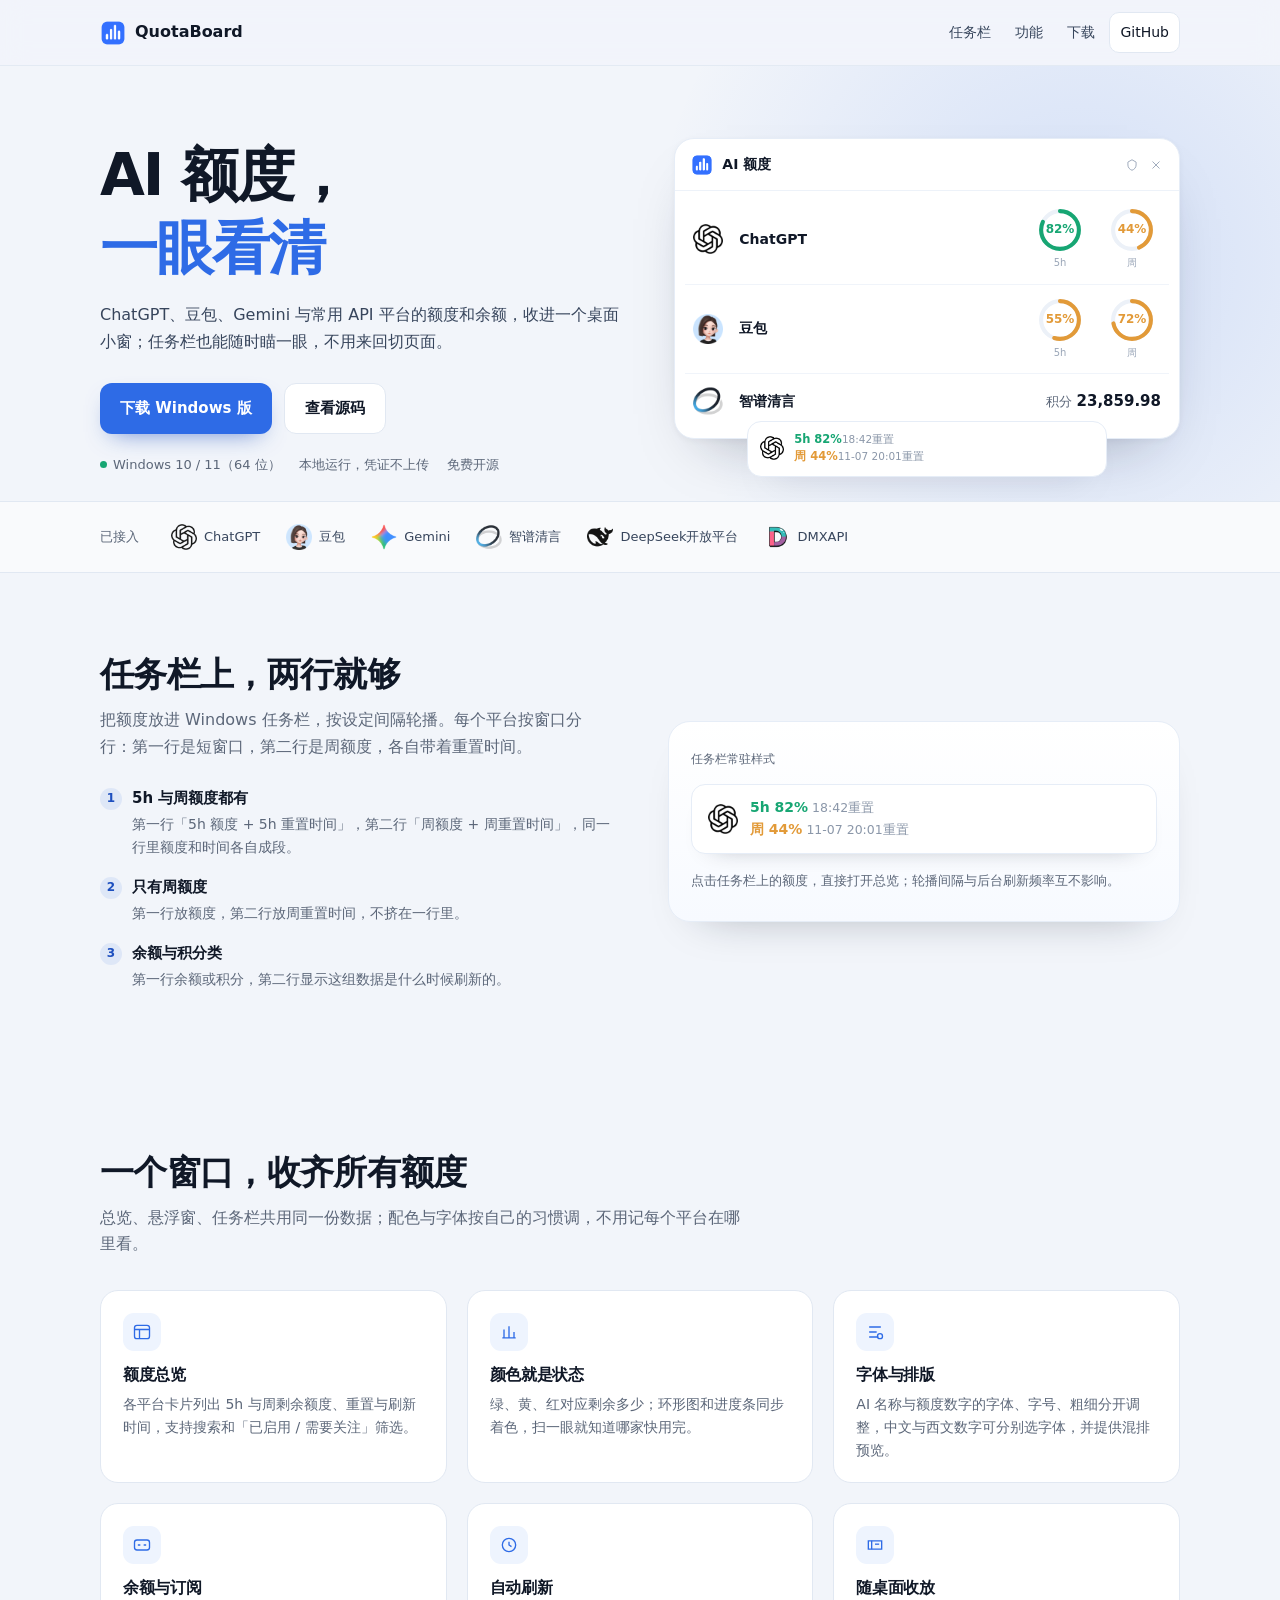
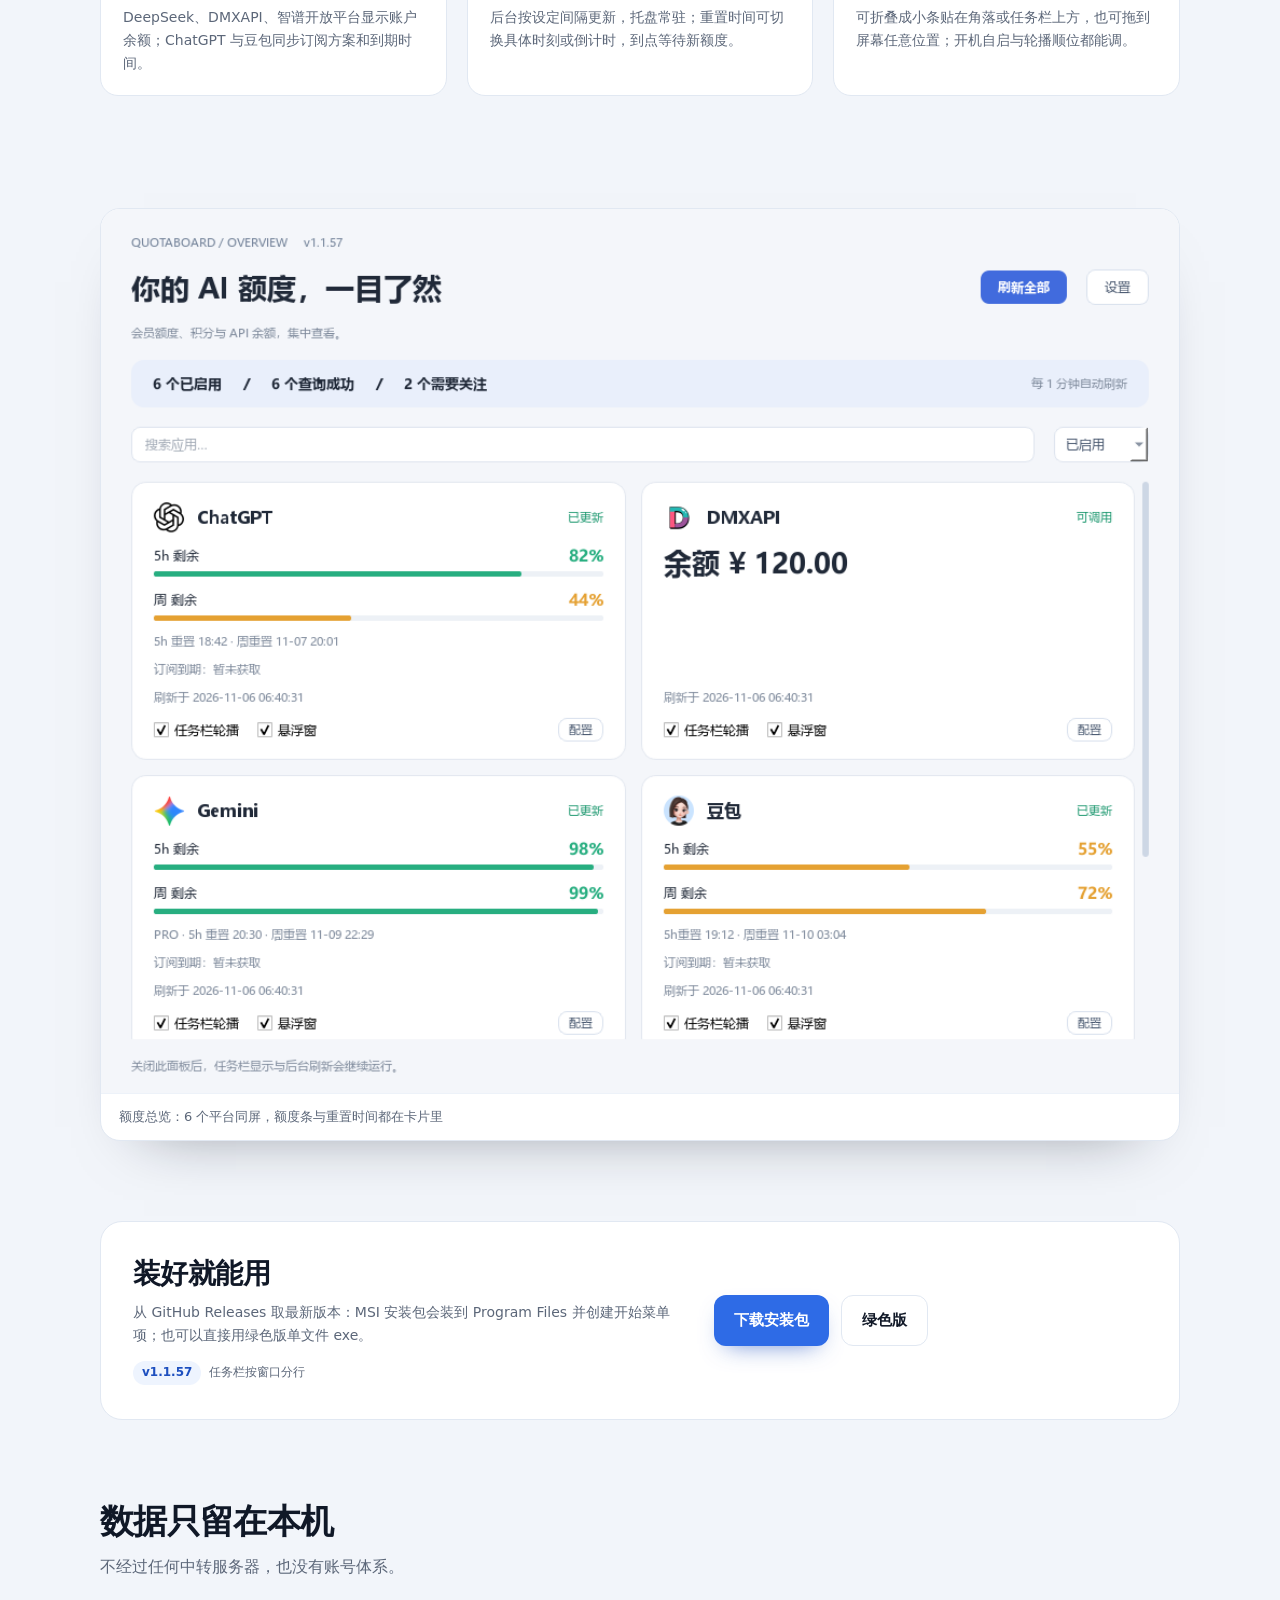
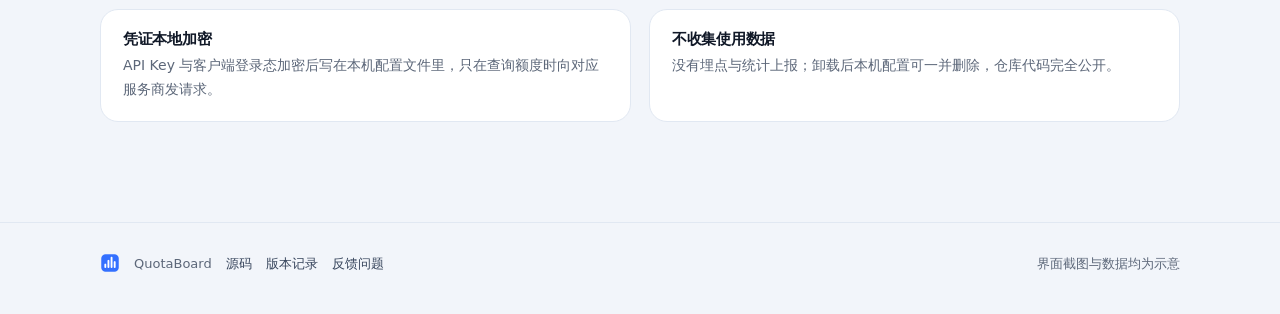
==== docs/index.html @ c6987385 "Add product landing page for GitHub Pages" ====
<!DOCTYPE html>
<html lang="zh-CN">
<head>
<meta charset="UTF-8">
<meta name="viewport" content="width=device-width, initial-scale=1">
<title>QuotaBoard · AI 额度，一眼看清</title>
<meta name="description" content="QuotaBoard 是一款 Windows 桌面小工具，把 ChatGPT、豆包、Gemini 与常用 API 平台的额度、余额放进悬浮窗和任务栏，随时瞄一眼就知道还剩多少。">
<meta name="theme-color" content="#F2F5FA">
<meta property="og:title" content="QuotaBoard · AI 额度，一眼看清">
<meta property="og:description" content="把 AI 服务的额度与余额放上桌面和任务栏，本地运行，数据只留在本机。">
<meta property="og:type" content="website">
<meta property="og:url" content="https://othrik.github.io/QuotaBoard/">
<meta property="og:image" content="https://othrik.github.io/QuotaBoard/assets/dashboard.png">
<link rel="icon" type="image/png" href="assets/app.png">
<link rel="apple-touch-icon" href="assets/app.png">
<style>
:root{
  --canvas:#F2F5FA;
  --paper:#FFFFFF;
  --ink:#101827;
  --ink-soft:#37455C;
  --muted:#5C6779;
  --hairline:#E1E8F2;
  --accent:#2E6BE6;
  --accent-deep:#1D4FBF;
  --green:#17A673;
  --amber:#E29A38;
  --red:#DE5F6C;
  --radius:18px;
  --font: "Segoe UI Variable Display", "Segoe UI", "PingFang SC", "Microsoft YaHei UI", system-ui, sans-serif;
}
*{box-sizing:border-box}
html{-webkit-text-size-adjust:100%}
body{
  margin:0;
  font-family:var(--font);
  color:var(--ink);
  background:var(--canvas);
  line-height:1.65;
  -webkit-font-smoothing:antialiased;
}
img{max-width:100%;height:auto}
a{color:inherit}
h1,h2,h3{margin:0;font-weight:600;letter-spacing:-.02em;line-height:1.25}
p{margin:0}
:focus-visible{outline:2px solid var(--accent);outline-offset:3px;border-radius:6px}

/* ---------- 导航 ---------- */
.nav{
  position:sticky;top:0;z-index:20;
  background:rgba(242,245,250,.82);
  -webkit-backdrop-filter:blur(14px) saturate(140%);
  backdrop-filter:blur(14px) saturate(140%);
  border-bottom:1px solid rgba(225,232,242,.9);
}
.nav-in{
  max-width:1120px;margin:0 auto;padding:12px 20px;
  display:flex;align-items:center;gap:12px;flex-wrap:wrap;
}
.brand{display:flex;align-items:center;gap:9px;text-decoration:none;font-weight:600;font-size:16px}
.brand img{width:26px;height:26px}
.nav-links{margin-left:auto;display:flex;align-items:center;gap:4px}
.nav-links a{
  text-decoration:none;font-size:14px;color:var(--ink-soft);
  padding:8px 10px;border-radius:10px;transition:background .18s,color .18s;
}
.nav-links a:hover{background:rgba(46,107,230,.08);color:var(--accent-deep)}
.nav-links a.ghost{border:1px solid var(--hairline);background:var(--paper);color:var(--ink)}
.nav-links a.ghost:hover{border-color:#C8D6EA;background:#fff}

/* ---------- 通用版心 ---------- */
.wrap{max-width:1120px;margin:0 auto;padding:0 20px}
.section{padding:56px 0}
@media (min-width:768px){ .section{padding:80px 0} }
.lead{max-width:640px}
.lead h2{font-size:clamp(24px,4vw,34px)}
.lead p{margin-top:12px;color:var(--muted);font-size:16px}

/* ---------- Hero ---------- */
.hero{position:relative;overflow:hidden}
.hero::before{
  content:"";position:absolute;inset:-30% -10% auto auto;width:820px;height:820px;
  background:radial-gradient(circle at 60% 40%, rgba(46,107,230,.16), rgba(46,107,230,0) 62%);
  pointer-events:none;
}
.hero-grid{
  position:relative;display:grid;gap:36px;padding:48px 0 8px;
}
@media (min-width:900px){
  .hero-grid{grid-template-columns:1.02fr .98fr;align-items:center;gap:48px;padding:72px 0 24px}
}
.hero h1{
  font-size:clamp(34px,7vw,58px);
  letter-spacing:-.035em;
}
.hero h1 span{color:var(--accent)}
.hero .sub{
  margin-top:18px;font-size:16px;color:var(--ink-soft);max-width:34em;
}
.hero .actions{display:flex;flex-wrap:wrap;gap:12px;margin-top:28px}
.btn{
  display:inline-flex;align-items:center;gap:9px;
  text-decoration:none;font-size:15px;font-weight:600;
  padding:12px 20px;border-radius:12px;
  transition:transform .18s ease,box-shadow .18s ease,background .18s;
}
.btn.primary{background:var(--accent);color:#fff;box-shadow:0 10px 24px -12px rgba(29,79,191,.7)}
.btn.primary:hover{background:var(--accent-deep);transform:translateY(-1px)}
.btn.secondary{background:var(--paper);color:var(--ink);border:1px solid var(--hairline)}
.btn.secondary:hover{border-color:#C8D6EA;transform:translateY(-1px)}
.hero .meta{
  margin-top:20px;display:flex;flex-wrap:wrap;gap:8px 18px;
  font-size:13px;color:var(--muted);
}
.hero .meta span{display:inline-flex;align-items:center;gap:6px}
.dot{width:7px;height:7px;border-radius:50%;background:var(--green);display:inline-block}

/* ---------- 产品模型 ---------- */
.mock{position:relative}
.board{
  background:var(--paper);
  border:1px solid #E6EDF7;
  border-radius:20px;
  box-shadow:0 28px 60px -32px rgba(16,24,39,.35), 0 2px 6px rgba(16,24,39,.04);
  overflow:hidden;
}
.board-head{
  display:flex;align-items:center;gap:9px;
  padding:14px 16px;border-bottom:1px solid #EDF2F9;
}
.board-head img{width:22px;height:22px}
.board-head b{font-size:14px;font-weight:600}
.board-head .head-tools{margin-left:auto;display:flex;gap:10px;color:#9AA6B8}
.board-body{padding:4px 10px 10px}
.plat-row{
  display:grid;grid-template-columns:34px 1fr auto;align-items:center;gap:12px;
  padding:12px 8px;border-bottom:1px solid #F0F4FA;
}
.plat-row:last-child{border-bottom:0}
.plat-row img{width:30px;height:30px;border-radius:9px;object-fit:contain}
.plat-row .name{font-size:14px;font-weight:600}
.plat-row .name small{display:block;font-weight:400;font-size:11px;color:#9AA6B8;margin-top:2px}
.rings{display:flex;gap:14px}
.ring-box{position:relative;width:58px;text-align:center}
.ring-box svg{width:46px;height:46px;display:block;margin:0 auto}
.ring-track{fill:none;stroke:#ECF1F8;stroke-width:5}
.ring-value{fill:none;stroke-width:5;stroke-linecap:round;transform:rotate(-90deg);transform-origin:center}
.ring-box .num{
  position:absolute;top:0;left:0;right:0;height:46px;
  display:flex;align-items:center;justify-content:center;
  font-size:12px;font-weight:600;
}
.ring-box .cap{font-size:10px;color:#9AA6B8;margin-top:2px}
.points{font-size:13px;color:var(--muted);white-space:nowrap}
.points b{color:var(--ink);font-size:15px;font-variant-numeric:tabular-nums}
.taskbar-pill{
  margin:-18px auto 0;width:min(360px,92%);
  background:#fff;border:1px solid #E6EDF7;border-radius:14px;
  box-shadow:0 18px 34px -26px rgba(16,24,39,.5);
  padding:9px 14px 10px 12px;display:flex;gap:10px;align-items:center;
}
.taskbar-pill img{width:24px;height:24px;border-radius:7px}
.tb-lines{font-size:11.5px;line-height:1.5;white-space:nowrap;overflow:hidden}
.tb-lines .q{font-weight:600}
.tb-lines .r{color:#8B97A9;font-size:10.5px}

/* ---------- 平台条 ---------- */
.logos{border-top:1px solid var(--hairline);border-bottom:1px solid var(--hairline);background:rgba(255,255,255,.55)}
.logos-in{
  display:flex;flex-wrap:wrap;align-items:center;gap:18px 26px;
  padding:22px 20px;max-width:1120px;margin:0 auto;
}
.logos-in .caption{font-size:13px;color:var(--muted);margin-right:6px}
.logos-in img{height:26px;width:auto;object-fit:contain;opacity:.92;transition:opacity .18s}
.logos-in a{display:inline-flex;align-items:center;gap:7px;text-decoration:none;font-size:13px;color:var(--ink-soft)}
.logos-in a:hover img,.logos-in a:hover{opacity:1}

/* ---------- 任务栏分节 ---------- */
.split{display:grid;gap:32px;align-items:center}
@media (min-width:900px){ .split{grid-template-columns:1fr 1fr;gap:56px} }
.widget-demo{
  background:linear-gradient(180deg,#FFFFFF,#F7FAFF);
  border:1px solid #E6EDF7;border-radius:22px;padding:28px 22px 30px;
  box-shadow:0 22px 48px -34px rgba(16,24,39,.4);
}
.widget-demo .label{font-size:12px;color:var(--muted);margin-bottom:14px}
.widget-big{
  display:flex;align-items:center;gap:12px;
  background:#fff;border:1px solid #E6EDF7;border-radius:14px;
  padding:12px 16px;box-shadow:0 12px 26px -22px rgba(16,24,39,.45);
}
.widget-big img{width:30px;height:30px}
.widget-big .lines{font-size:14px;line-height:1.55}
.widget-big .lines .q{font-weight:600;font-variant-numeric:tabular-nums}
.widget-big .lines .r{color:#8B97A9;font-size:12.5px;margin-left:4px}
.widget-demo .hint{margin-top:16px;font-size:13px;color:var(--muted)}
.cases{list-style:none;margin:26px 0 0;padding:0;display:grid;gap:16px}
.cases li{display:grid;grid-template-columns:22px 1fr;gap:10px;align-items:start;font-size:15px}
.cases .mark{
  width:22px;height:22px;border-radius:50%;background:rgba(46,107,230,.1);
  color:var(--accent-deep);font-size:12px;font-weight:600;
  display:flex;align-items:center;justify-content:center;margin-top:2px;
}
.cases b{font-weight:600}
.cases span.detail{display:block;color:var(--muted);font-size:14px;margin-top:2px}

/* ---------- 功能 ---------- */
.features{display:grid;gap:16px;margin-top:32px}
@media (min-width:768px){ .features{grid-template-columns:repeat(3,1fr);gap:20px} }
.feature{
  background:var(--paper);border:1px solid var(--hairline);border-radius:var(--radius);
  padding:22px 22px 20px;
}
.feature .ico{
  width:38px;height:38px;border-radius:11px;background:#EEF4FE;
  display:flex;align-items:center;justify-content:center;margin-bottom:14px;
}
.feature .ico svg{width:20px;height:20px;stroke:var(--accent);fill:none;stroke-width:1.6}
.feature h3{font-size:16px}
.feature p{margin-top:8px;color:var(--muted);font-size:14px}

/* ---------- 截图 ---------- */
.shot{
  margin-top:32px;background:#fff;border:1px solid var(--hairline);border-radius:20px;
  overflow:hidden;box-shadow:0 30px 60px -44px rgba(16,24,39,.5);
}
.shot img{display:block;width:100%}
.shot figcaption,
.shot-foot{display:block;padding:12px 18px;font-size:13px;color:var(--muted);border-top:1px solid #EDF2F9}
figure{margin:0}

/* ---------- 下载 ---------- */
.download{
  background:var(--paper);border:1px solid var(--hairline);border-radius:22px;
  padding:28px 24px;display:grid;gap:18px;
}
@media (min-width:820px){ .download{grid-template-columns:1.3fr 1fr;align-items:center;padding:34px 32px} }
.download h2{font-size:clamp(22px,3.6vw,28px)}
.download p{margin-top:10px;color:var(--muted);font-size:14px}
.download .links{display:flex;flex-wrap:wrap;gap:12px}
.ver{display:inline-flex;align-items:center;gap:8px;font-size:12px;color:var(--muted);margin-top:14px}
.tag{background:#EEF4FE;color:var(--accent-deep);border-radius:999px;padding:2px 9px;font-weight:600}

/* ---------- 隐私 ---------- */
.privacy{display:grid;gap:18px;margin-top:28px}
@media (min-width:768px){ .privacy{grid-template-columns:1fr 1fr} }
.privacy div{background:var(--paper);border:1px solid var(--hairline);border-radius:var(--radius);padding:20px 22px}
.privacy h3{font-size:15px}
.privacy p{margin-top:6px;color:var(--muted);font-size:14px}

/* ---------- 页脚 ---------- */
.footer{border-top:1px solid var(--hairline);padding:30px 0 40px;margin-top:20px}
.footer-in{display:flex;flex-wrap:wrap;gap:14px;align-items:center;font-size:13px;color:var(--muted)}
.footer-in img{width:20px;height:20px}
.footer-in a{text-decoration:none;color:var(--ink-soft)}
.footer-in a:hover{color:var(--accent-deep)}
.footer-in .sep{margin-left:auto}

@media (prefers-reduced-motion:reduce){
  *{transition:none!important;animation:none!important}
  .btn:hover{transform:none}
}
</style>
</head>
<body>

<header class="nav">
  <div class="nav-in">
    <a class="brand" href="#top"><img src="assets/app.png" alt=""><span>QuotaBoard</span></a>
    <nav class="nav-links" aria-label="主导航">
      <a href="#taskbar">任务栏</a>
      <a href="#features">功能</a>
      <a href="#download">下载</a>
      <a class="ghost" href="https://github.com/Othrik/QuotaBoard">GitHub</a>
    </nav>
  </div>
</header>

<main id="top">

  <!-- ===== Hero ===== -->
  <section class="hero">
    <div class="wrap">
      <div class="hero-grid">
        <div>
          <h1>AI 额度，<br><span>一眼看清</span></h1>
          <p class="sub">ChatGPT、豆包、Gemini 与常用 API 平台的额度和余额，收进一个桌面小窗；任务栏也能随时瞄一眼，不用来回切页面。</p>
          <div class="actions">
            <a class="btn primary" href="https://github.com/Othrik/QuotaBoard/releases/latest">下载 Windows 版</a>
            <a class="btn secondary" href="https://github.com/Othrik/QuotaBoard">查看源码</a>
          </div>
          <div class="meta">
            <span><i class="dot" aria-hidden="true"></i>Windows 10 / 11（64 位）</span>
            <span>本地运行，凭证不上传</span>
            <span>免费开源</span>
          </div>
        </div>

        <div class="mock" aria-label="QuotaBoard 悬浮窗界面示意">
          <div class="board">
            <div class="board-head">
              <img src="assets/app.png" alt="">
              <b>AI 额度</b>
              <span class="head-tools" aria-hidden="true">
                <svg width="14" height="14" viewBox="0 0 24 24" fill="none" stroke="currentColor" stroke-width="1.6"><path d="M12 3l7 4v5c0 4.3-2.9 7.6-7 9-4.1-1.4-7-4.7-7-9V7z"/></svg>
                <svg width="14" height="14" viewBox="0 0 24 24" fill="none" stroke="currentColor" stroke-width="1.6"><path d="M6 6l12 12M18 6l-12 12"/></svg>
              </span>
            </div>
            <div class="board-body">
              <div class="plat-row">
                <img src="assets/chatgpt.png" alt="ChatGPT">
                <div class="name">ChatGPT</div>
                <div class="rings">
                  <div class="ring-box">
                    <svg viewBox="0 0 56 56" aria-hidden="true"><circle class="ring-track" cx="28" cy="28" r="23"/><circle class="ring-value" cx="28" cy="28" r="23" pathLength="100" stroke-dasharray="82 100" style="stroke:var(--green)"/></svg>
                    <div class="num" style="color:var(--green)">82%</div>
                    <div class="cap">5h</div>
                  </div>
                  <div class="ring-box">
                    <svg viewBox="0 0 56 56" aria-hidden="true"><circle class="ring-track" cx="28" cy="28" r="23"/><circle class="ring-value" cx="28" cy="28" r="23" pathLength="100" stroke-dasharray="44 100" style="stroke:var(--amber)"/></svg>
                    <div class="num" style="color:var(--amber)">44%</div>
                    <div class="cap">周</div>
                  </div>
                </div>
              </div>
              <div class="plat-row">
                <img src="assets/doubao.png" alt="豆包">
                <div class="name">豆包</div>
                <div class="rings">
                  <div class="ring-box">
                    <svg viewBox="0 0 56 56" aria-hidden="true"><circle class="ring-track" cx="28" cy="28" r="23"/><circle class="ring-value" cx="28" cy="28" r="23" pathLength="100" stroke-dasharray="55 100" style="stroke:var(--amber)"/></svg>
                    <div class="num" style="color:var(--amber)">55%</div>
                    <div class="cap">5h</div>
                  </div>
                  <div class="ring-box">
                    <svg viewBox="0 0 56 56" aria-hidden="true"><circle class="ring-track" cx="28" cy="28" r="23"/><circle class="ring-value" cx="28" cy="28" r="23" pathLength="100" stroke-dasharray="72 100" style="stroke:var(--amber)"/></svg>
                    <div class="num" style="color:var(--amber)">72%</div>
                    <div class="cap">周</div>
                  </div>
                </div>
              </div>
              <div class="plat-row">
                <img src="assets/zhipu.png" alt="智谱清言">
                <div class="name">智谱清言</div>
                <div class="points">积分 <b>23,859.98</b></div>
              </div>
            </div>
          </div>
          <div class="taskbar-pill" aria-label="任务栏常驻样式示意">
            <img src="assets/chatgpt.png" alt="">
            <div class="tb-lines">
              <div><span class="q" style="color:var(--green)">5h 82%</span><span class="r">18:42重置</span></div>
              <div><span class="q" style="color:var(--amber)">周 44%</span><span class="r">11-07 20:01重置</span></div>
            </div>
          </div>
        </div>
      </div>
    </div>
  </section>

  <!-- ===== 平台 ===== -->
  <div class="logos">
    <div class="logos-in">
      <span class="caption">已接入</span>
      <a href="#download"><img src="assets/chatgpt.png" alt="ChatGPT" title="ChatGPT">ChatGPT</a>
      <a href="#download"><img src="assets/doubao.png" alt="豆包" title="豆包">豆包</a>
      <a href="#download"><img src="assets/gemini.png" alt="Gemini" title="Gemini">Gemini</a>
      <a href="#download"><img src="assets/zhipu.png" alt="智谱清言" title="智谱清言">智谱清言</a>
      <a href="#download"><img src="assets/deepseek.png" alt="DeepSeek" title="DeepSeek">DeepSeek开放平台</a>
      <a href="#download"><img src="assets/dmxapi.png" alt="DMXAPI" title="DMXAPI">DMXAPI</a>
    </div>
  </div>

  <!-- ===== 任务栏 ===== -->
  <section class="section" id="taskbar">
    <div class="wrap">
      <div class="split">
        <div class="lead">
          <h2>任务栏上，两行就够</h2>
          <p>把额度放进 Windows 任务栏，按设定间隔轮播。每个平台按窗口分行：第一行是短窗口，第二行是周额度，各自带着重置时间。</p>
          <ul class="cases">
            <li>
              <span class="mark" aria-hidden="true">1</span>
              <div><b>5h 与周额度都有</b><span class="detail">第一行「5h 额度 + 5h 重置时间」，第二行「周额度 + 周重置时间」，同一行里额度和时间各自成段。</span></div>
            </li>
            <li>
              <span class="mark" aria-hidden="true">2</span>
              <div><b>只有周额度</b><span class="detail">第一行放额度，第二行放周重置时间，不挤在一行里。</span></div>
            </li>
            <li>
              <span class="mark" aria-hidden="true">3</span>
              <div><b>余额与积分类</b><span class="detail">第一行余额或积分，第二行显示这组数据是什么时候刷新的。</span></div>
            </li>
          </ul>
        </div>
        <div class="widget-demo">
          <div class="label">任务栏常驻样式</div>
          <div class="widget-big">
            <img src="assets/chatgpt.png" alt="">
            <div class="lines">
              <div><span class="q" style="color:var(--green)">5h 82%</span><span class="r">18:42重置</span></div>
              <div><span class="q" style="color:var(--amber)">周 44%</span><span class="r">11-07 20:01重置</span></div>
            </div>
          </div>
          <div class="hint">点击任务栏上的额度，直接打开总览；轮播间隔与后台刷新频率互不影响。</div>
        </div>
      </div>
    </div>
  </section>

  <!-- ===== 功能 ===== -->
  <section class="section" id="features">
    <div class="wrap">
      <div class="lead">
        <h2>一个窗口，收齐所有额度</h2>
        <p>总览、悬浮窗、任务栏共用同一份数据；配色与字体按自己的习惯调，不用记每个平台在哪里看。</p>
      </div>
      <div class="features">
        <article class="feature">
          <div class="ico" aria-hidden="true">
            <svg viewBox="0 0 24 24"><rect x="3" y="4" width="18" height="16" rx="3"/><path d="M3 9h18M9 9v11"/></svg>
          </div>
          <h3>额度总览</h3>
          <p>各平台卡片列出 5h 与周剩余额度、重置与刷新时间，支持搜索和「已启用 / 需要关注」筛选。</p>
        </article>
        <article class="feature">
          <div class="ico" aria-hidden="true">
            <svg viewBox="0 0 24 24"><path d="M4 19h16M6 19V9M12 19V5M18 19v-7"/></svg>
          </div>
          <h3>颜色就是状态</h3>
          <p>绿、黄、红对应剩余多少；环形图和进度条同步着色，扫一眼就知道哪家快用完。</p>
        </article>
        <article class="feature">
          <div class="ico" aria-hidden="true">
            <svg viewBox="0 0 24 24"><path d="M5 6h14M5 12h9M5 18h11"/><circle cx="18" cy="17" r="3"/></svg>
          </div>
          <h3>字体与排版</h3>
          <p>AI 名称与额度数字的字体、字号、粗细分开调整，中文与西文数字可分别选字体，并提供混排预览。</p>
        </article>
        <article class="feature">
          <div class="ico" aria-hidden="true">
            <svg viewBox="0 0 24 24"><rect x="3" y="6" width="18" height="12" rx="3"/><path d="M7 12h3M14 12h3"/></svg>
          </div>
          <h3>余额与订阅</h3>
          <p>DeepSeek、DMXAPI、智谱开放平台显示账户余额；ChatGPT 与豆包同步订阅方案和到期时间。</p>
        </article>
        <article class="feature">
          <div class="ico" aria-hidden="true">
            <svg viewBox="0 0 24 24"><circle cx="12" cy="12" r="8"/><path d="M12 8v4l3 2"/></svg>
          </div>
          <h3>自动刷新</h3>
          <p>后台按设定间隔更新，托盘常驻；重置时间可切换具体时刻或倒计时，到点等待新额度。</p>
        </article>
        <article class="feature">
          <div class="ico" aria-hidden="true">
            <svg viewBox="0 0 24 24"><path d="M4 7h16v10H4z"/><path d="M8 17V7"/><path d="M12 11h5"/></svg>
          </div>
          <h3>随桌面收放</h3>
          <p>可折叠成小条贴在角落或任务栏上方，也可拖到屏幕任意位置；开机自启与轮播顺位都能调。</p>
        </article>
      </div>
    </div>
  </section>

  <!-- ===== 截图 ===== -->
  <section class="section" style="padding-top:0">
    <div class="wrap">
      <figure class="shot">
        <img src="assets/dashboard.png" alt="QuotaBoard 额度总览：ChatGPT、Gemini、豆包、智谱清言、DeepSeek 与 DMXAPI 的额度与余额卡片">
        <figcaption>额度总览：6 个平台同屏，额度条与重置时间都在卡片里</figcaption>
      </figure>
    </div>
  </section>

  <!-- ===== 下载 ===== -->
  <section class="section" id="download" style="padding-top:0">
    <div class="wrap">
      <div class="download">
        <div>
          <h2>装好就能用</h2>
          <p>从 GitHub Releases 取最新版本：MSI 安装包会装到 Program Files 并创建开始菜单项；也可以直接用绿色版单文件 exe。</p>
          <div class="ver"><span class="tag">v1.1.57</span><span>任务栏按窗口分行</span></div>
        </div>
        <div class="links">
          <a class="btn primary" href="https://github.com/Othrik/QuotaBoard/releases/latest">下载安装包</a>
          <a class="btn secondary" href="https://github.com/Othrik/QuotaBoard/releases/latest">绿色版</a>
        </div>
      </div>
    </div>
  </section>

  <!-- ===== 隐私 ===== -->
  <section class="section" style="padding-top:0">
    <div class="wrap">
      <div class="lead">
        <h2>数据只留在本机</h2>
        <p>不经过任何中转服务器，也没有账号体系。</p>
      </div>
      <div class="privacy">
        <div>
          <h3>凭证本地加密</h3>
          <p>API Key 与客户端登录态加密后写在本机配置文件里，只在查询额度时向对应服务商发请求。</p>
        </div>
        <div>
          <h3>不收集使用数据</h3>
          <p>没有埋点与统计上报；卸载后本机配置可一并删除，仓库代码完全公开。</p>
        </div>
      </div>
    </div>
  </section>
</main>

<footer class="footer">
  <div class="wrap footer-in">
    <img src="assets/app.png" alt="">
    <span>QuotaBoard</span>
    <a href="https://github.com/Othrik/QuotaBoard">源码</a>
    <a href="https://github.com/Othrik/QuotaBoard/releases">版本记录</a>
    <a href="https://github.com/Othrik/QuotaBoard/issues">反馈问题</a>
    <span class="sep">界面截图与数据均为示意</span>
  </div>
</footer>

</body>
</html>
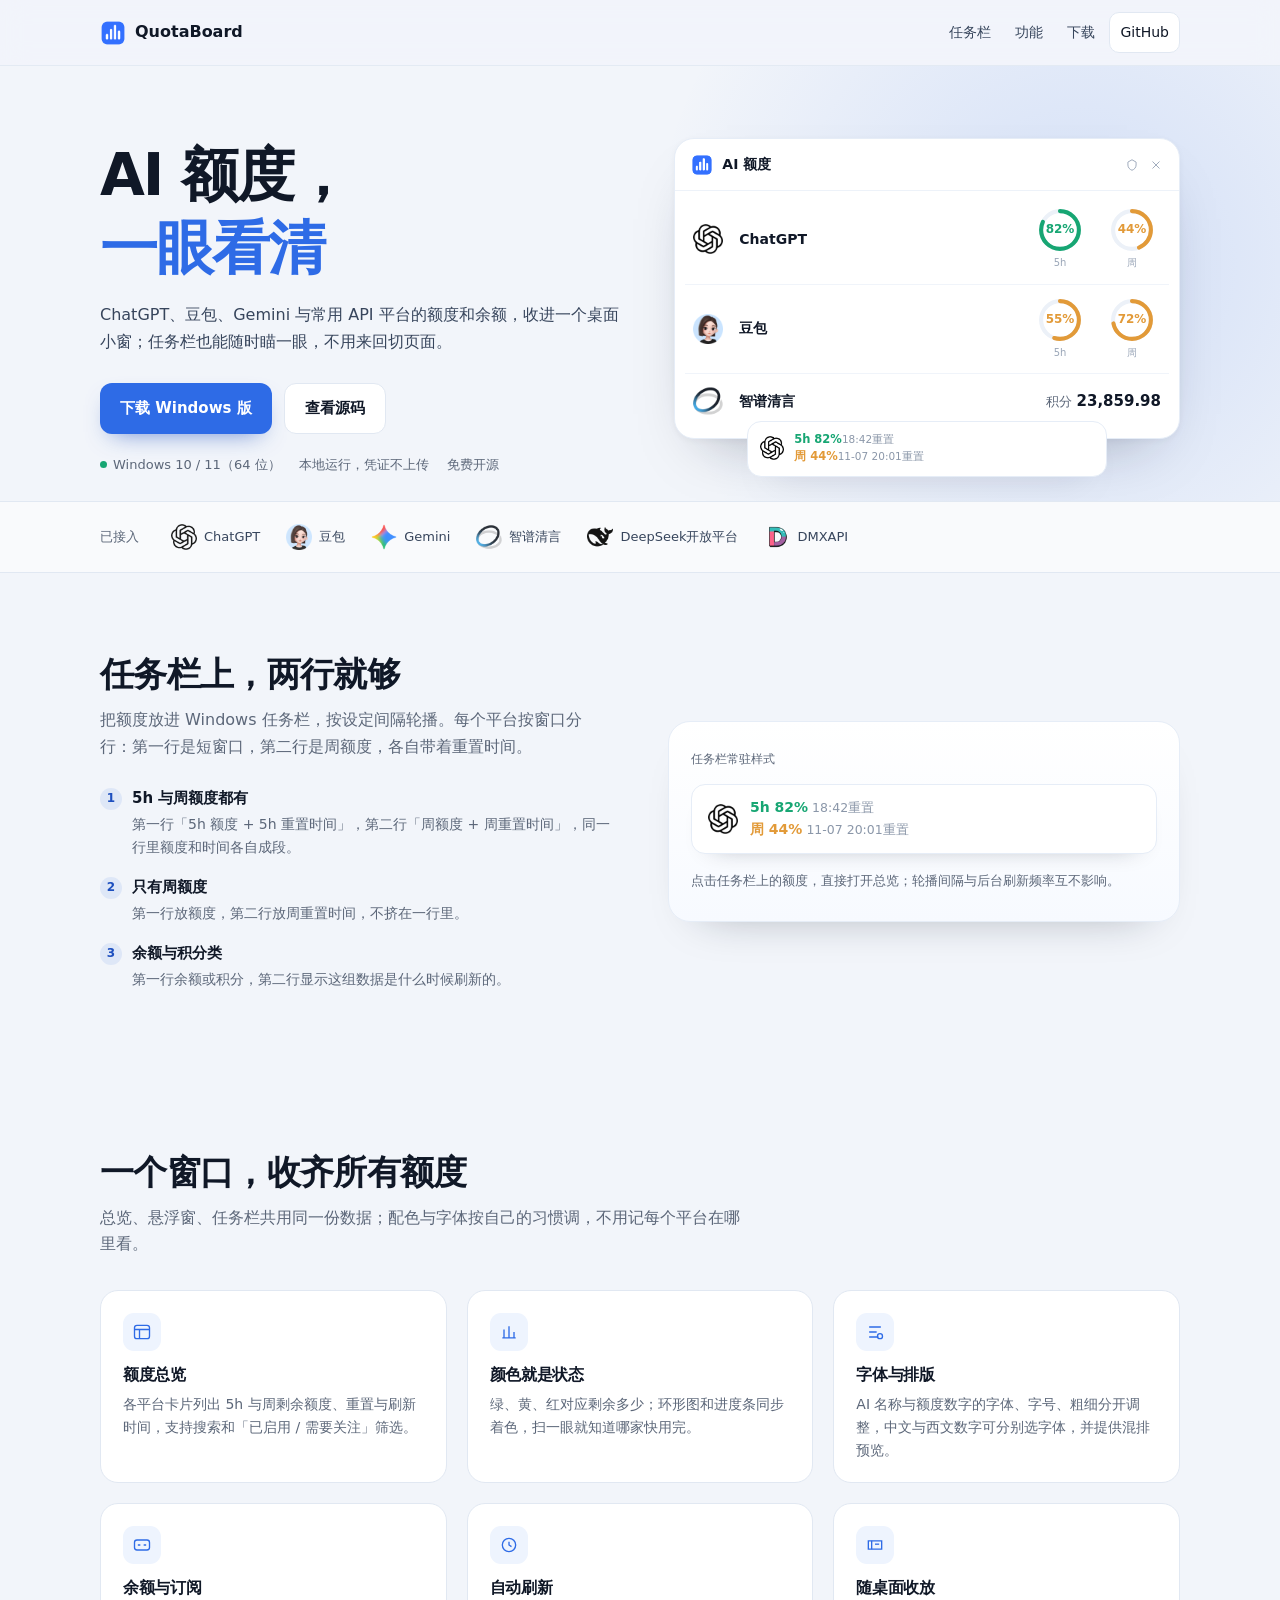
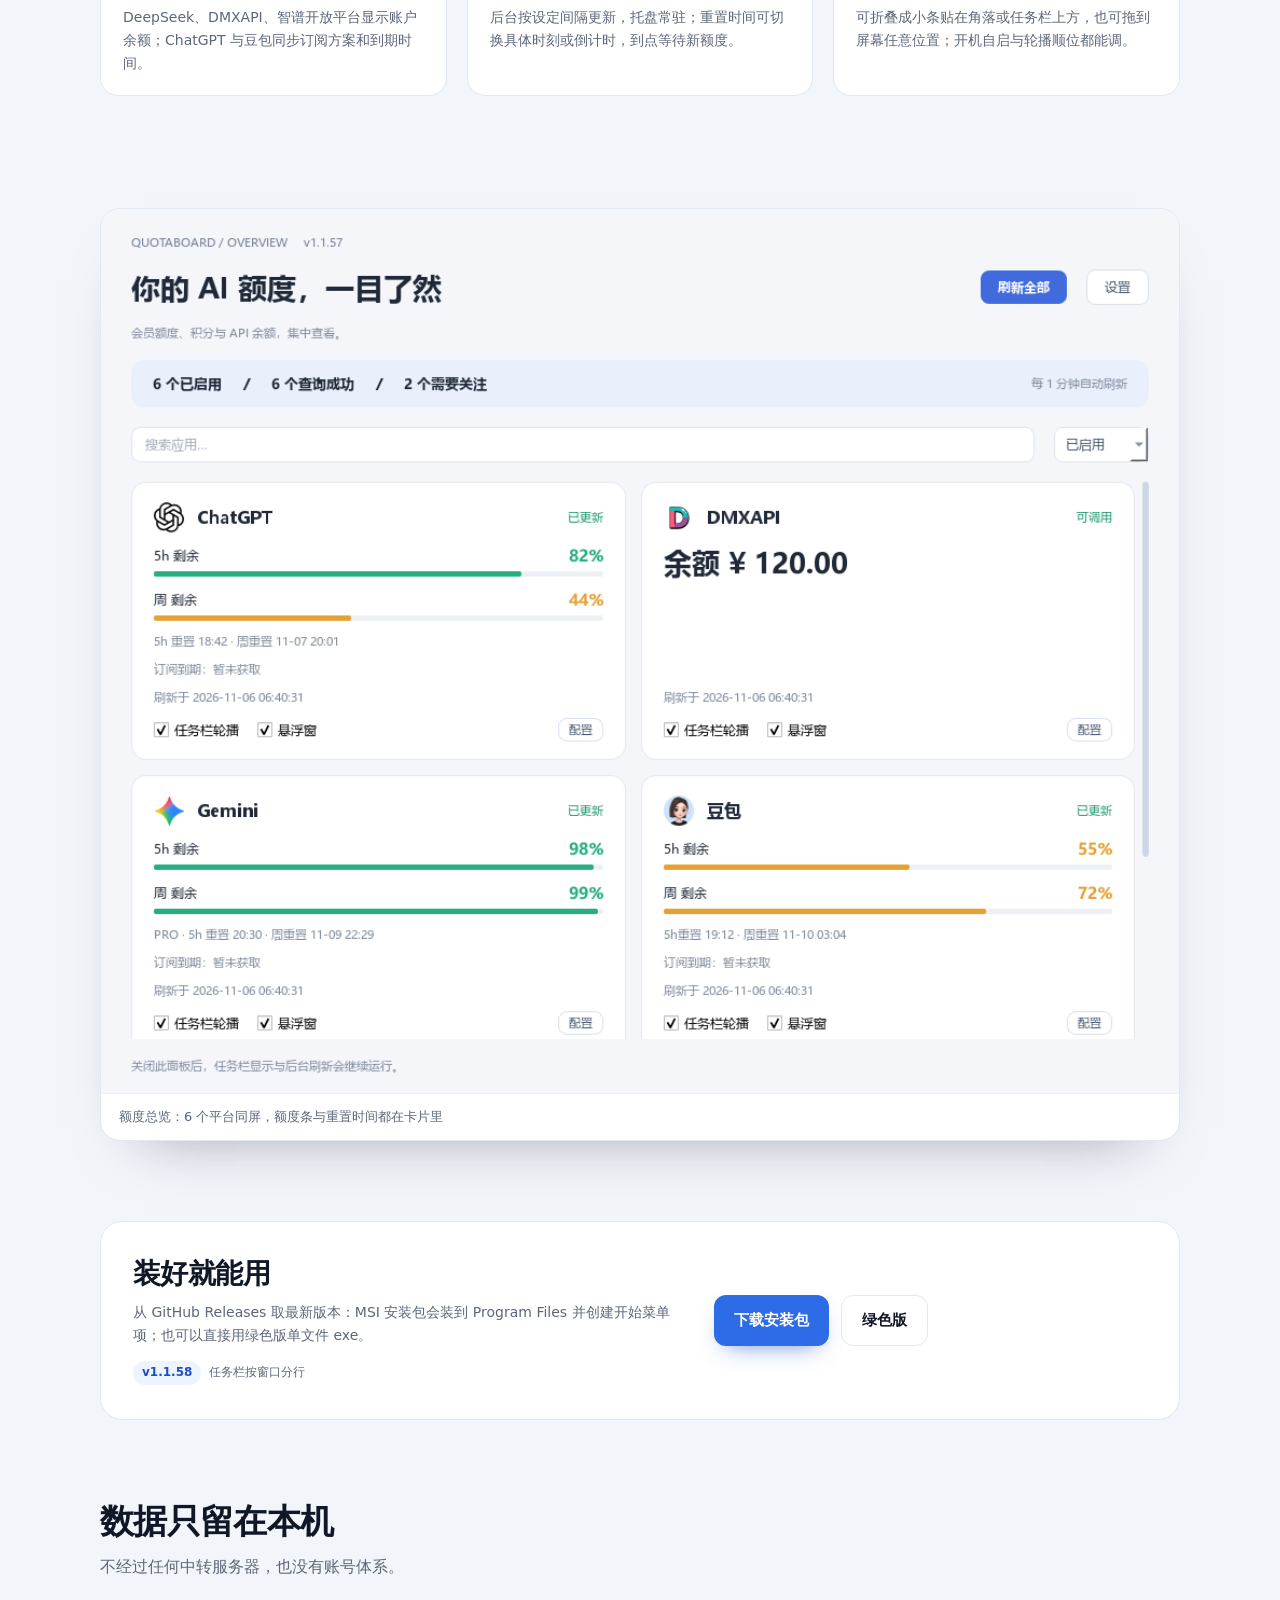
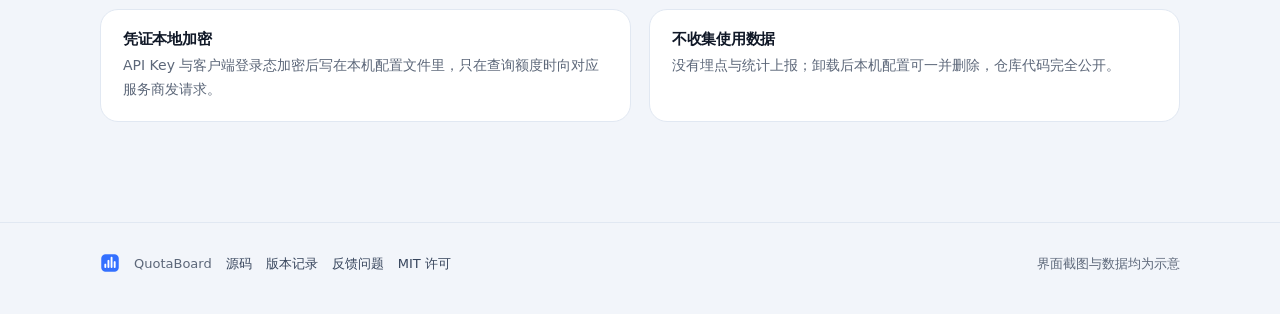
==== commit 38a38b77: "Open source under MIT; keep 5h/week labels in fixed ink color (1.1.58)" ====
--- a/docs/index.html
+++ b/docs/index.html
@@ -479,7 +479,7 @@
         <div>
           <h2>装好就能用</h2>
           <p>从 GitHub Releases 取最新版本：MSI 安装包会装到 Program Files 并创建开始菜单项；也可以直接用绿色版单文件 exe。</p>
-          <div class="ver"><span class="tag">v1.1.57</span><span>任务栏按窗口分行</span></div>
+          <div class="ver"><span class="tag">v1.1.58</span><span>任务栏按窗口分行</span></div>
         </div>
         <div class="links">
           <a class="btn primary" href="https://github.com/Othrik/QuotaBoard/releases/latest">下载安装包</a>
@@ -517,6 +517,7 @@
     <a href="https://github.com/Othrik/QuotaBoard">源码</a>
     <a href="https://github.com/Othrik/QuotaBoard/releases">版本记录</a>
     <a href="https://github.com/Othrik/QuotaBoard/issues">反馈问题</a>
+    <a href="https://github.com/Othrik/QuotaBoard/blob/main/LICENSE">MIT 许可</a>
     <span class="sep">界面截图与数据均为示意</span>
   </div>
 </footer>
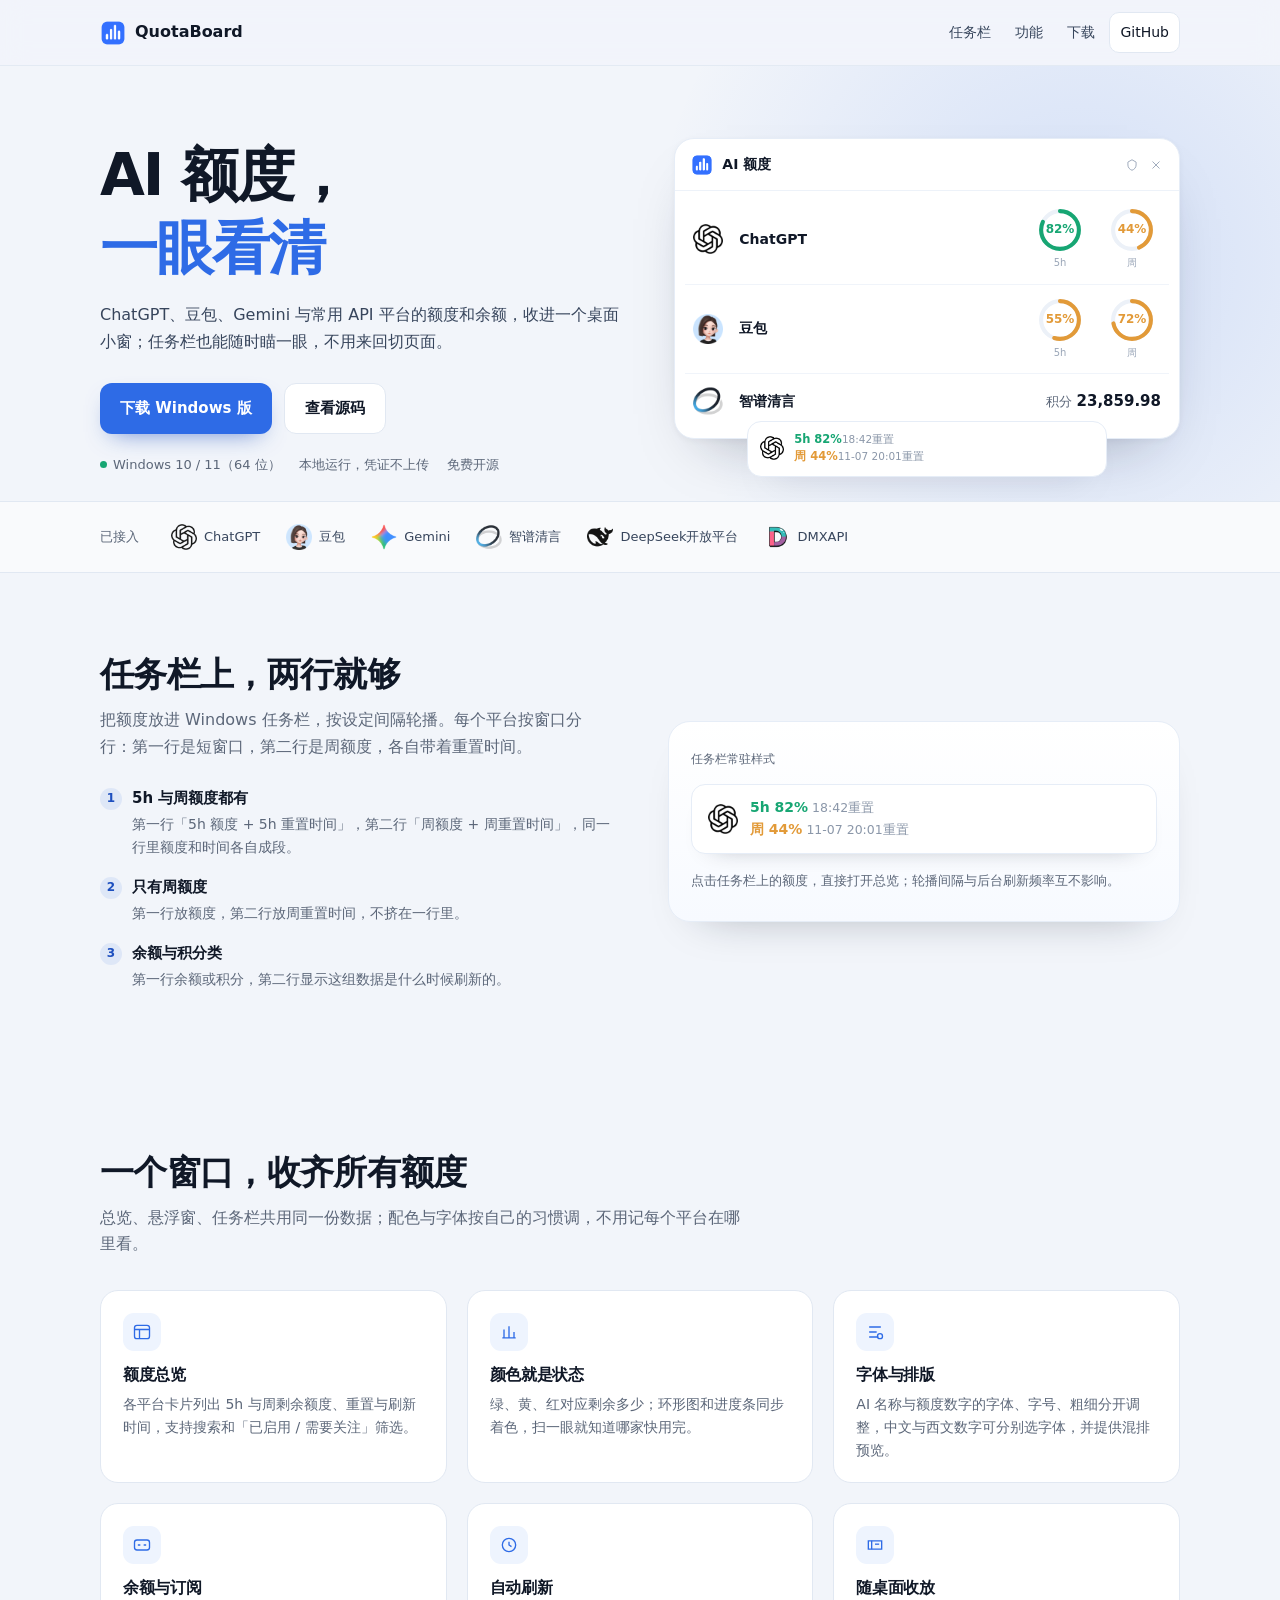
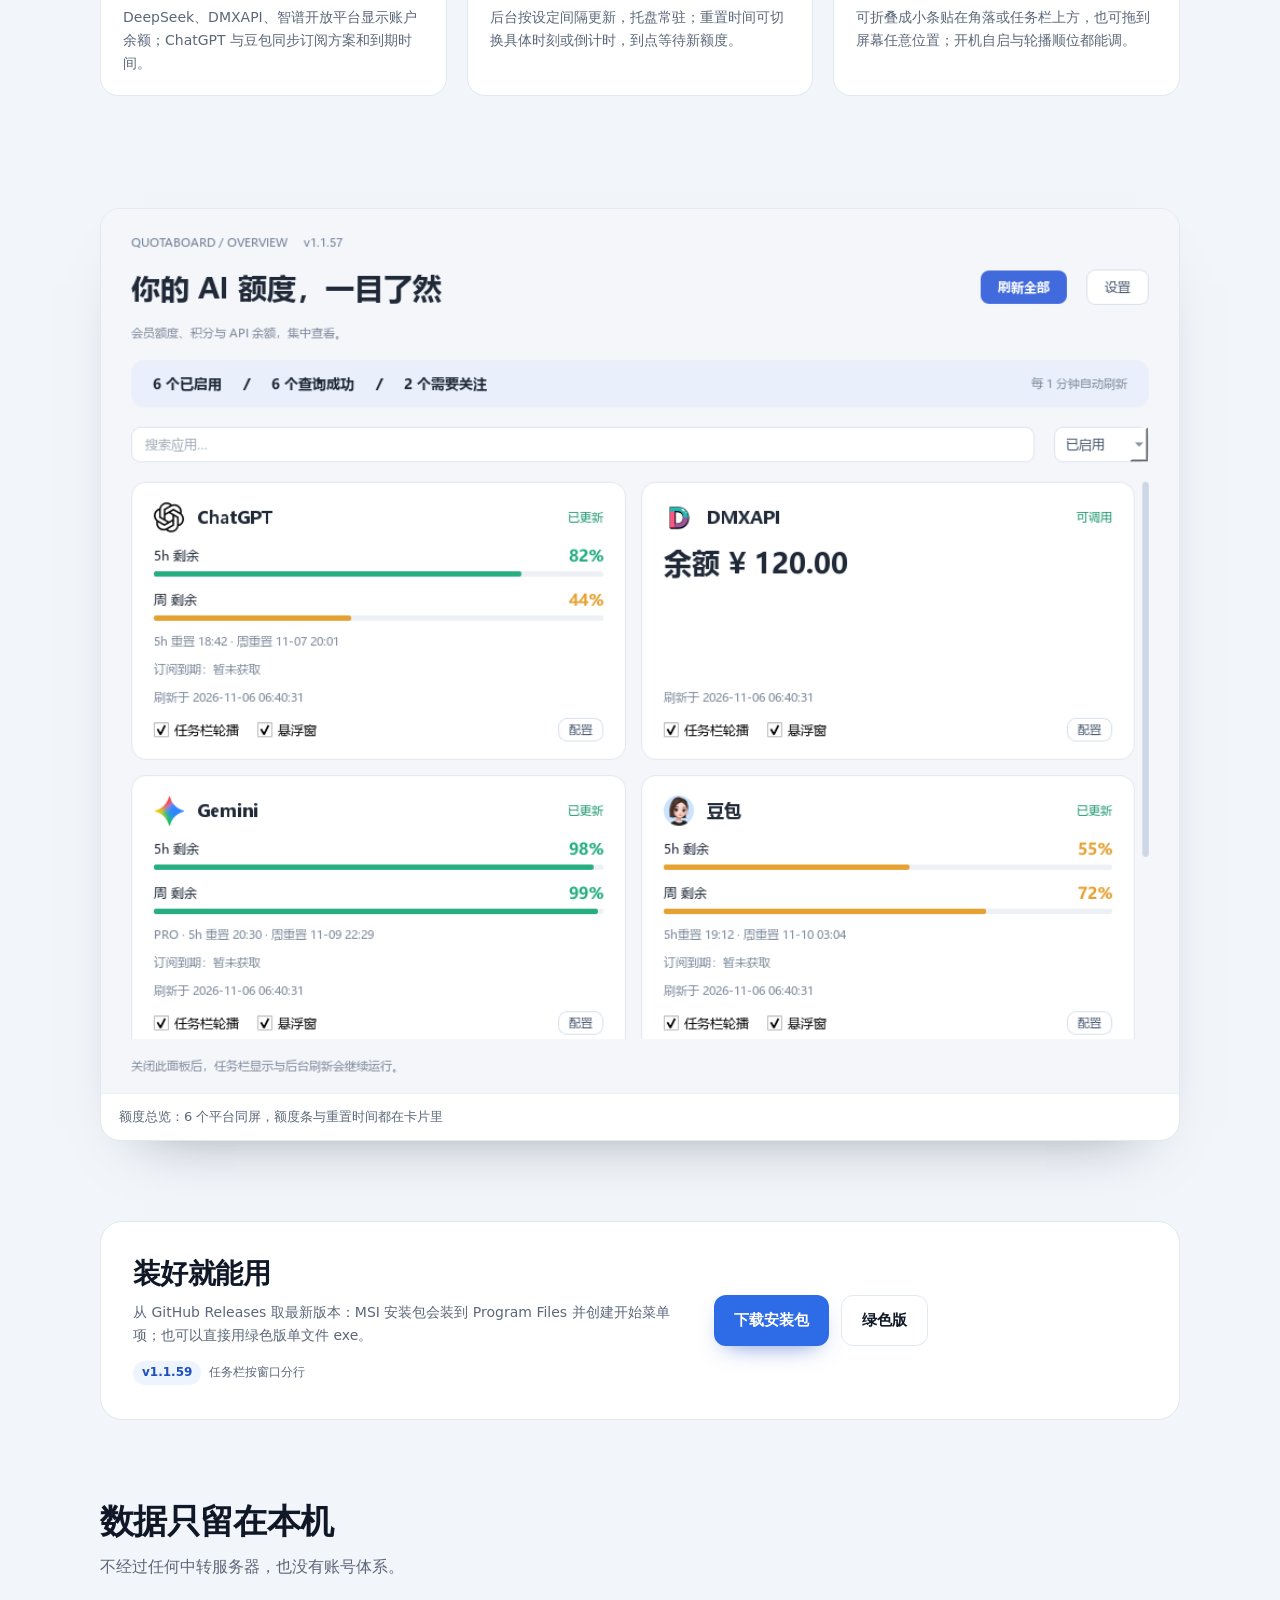
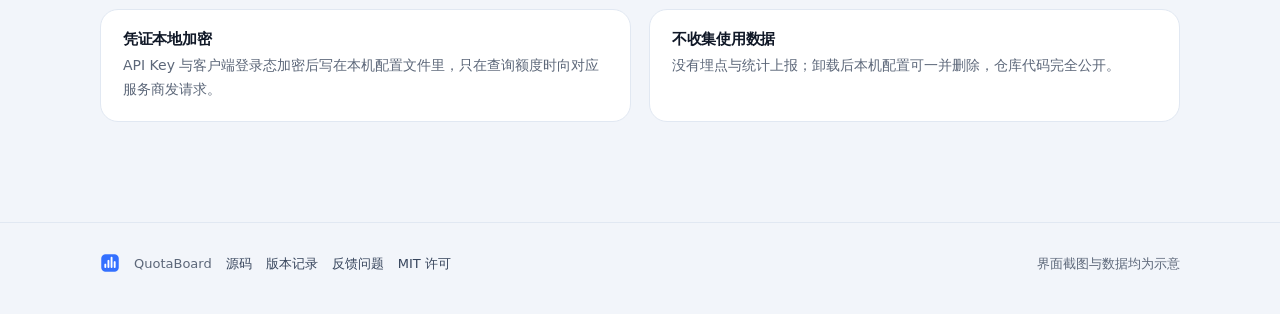
==== commit 631fd52a: "Detect expired Zhipu Qingyan token instead of reusing stale cache (1.1.59)" ====
--- a/docs/index.html
+++ b/docs/index.html
@@ -479,7 +479,7 @@
         <div>
           <h2>装好就能用</h2>
           <p>从 GitHub Releases 取最新版本：MSI 安装包会装到 Program Files 并创建开始菜单项；也可以直接用绿色版单文件 exe。</p>
-          <div class="ver"><span class="tag">v1.1.58</span><span>任务栏按窗口分行</span></div>
+          <div class="ver"><span class="tag">v1.1.59</span><span>任务栏按窗口分行</span></div>
         </div>
         <div class="links">
           <a class="btn primary" href="https://github.com/Othrik/QuotaBoard/releases/latest">下载安装包</a>
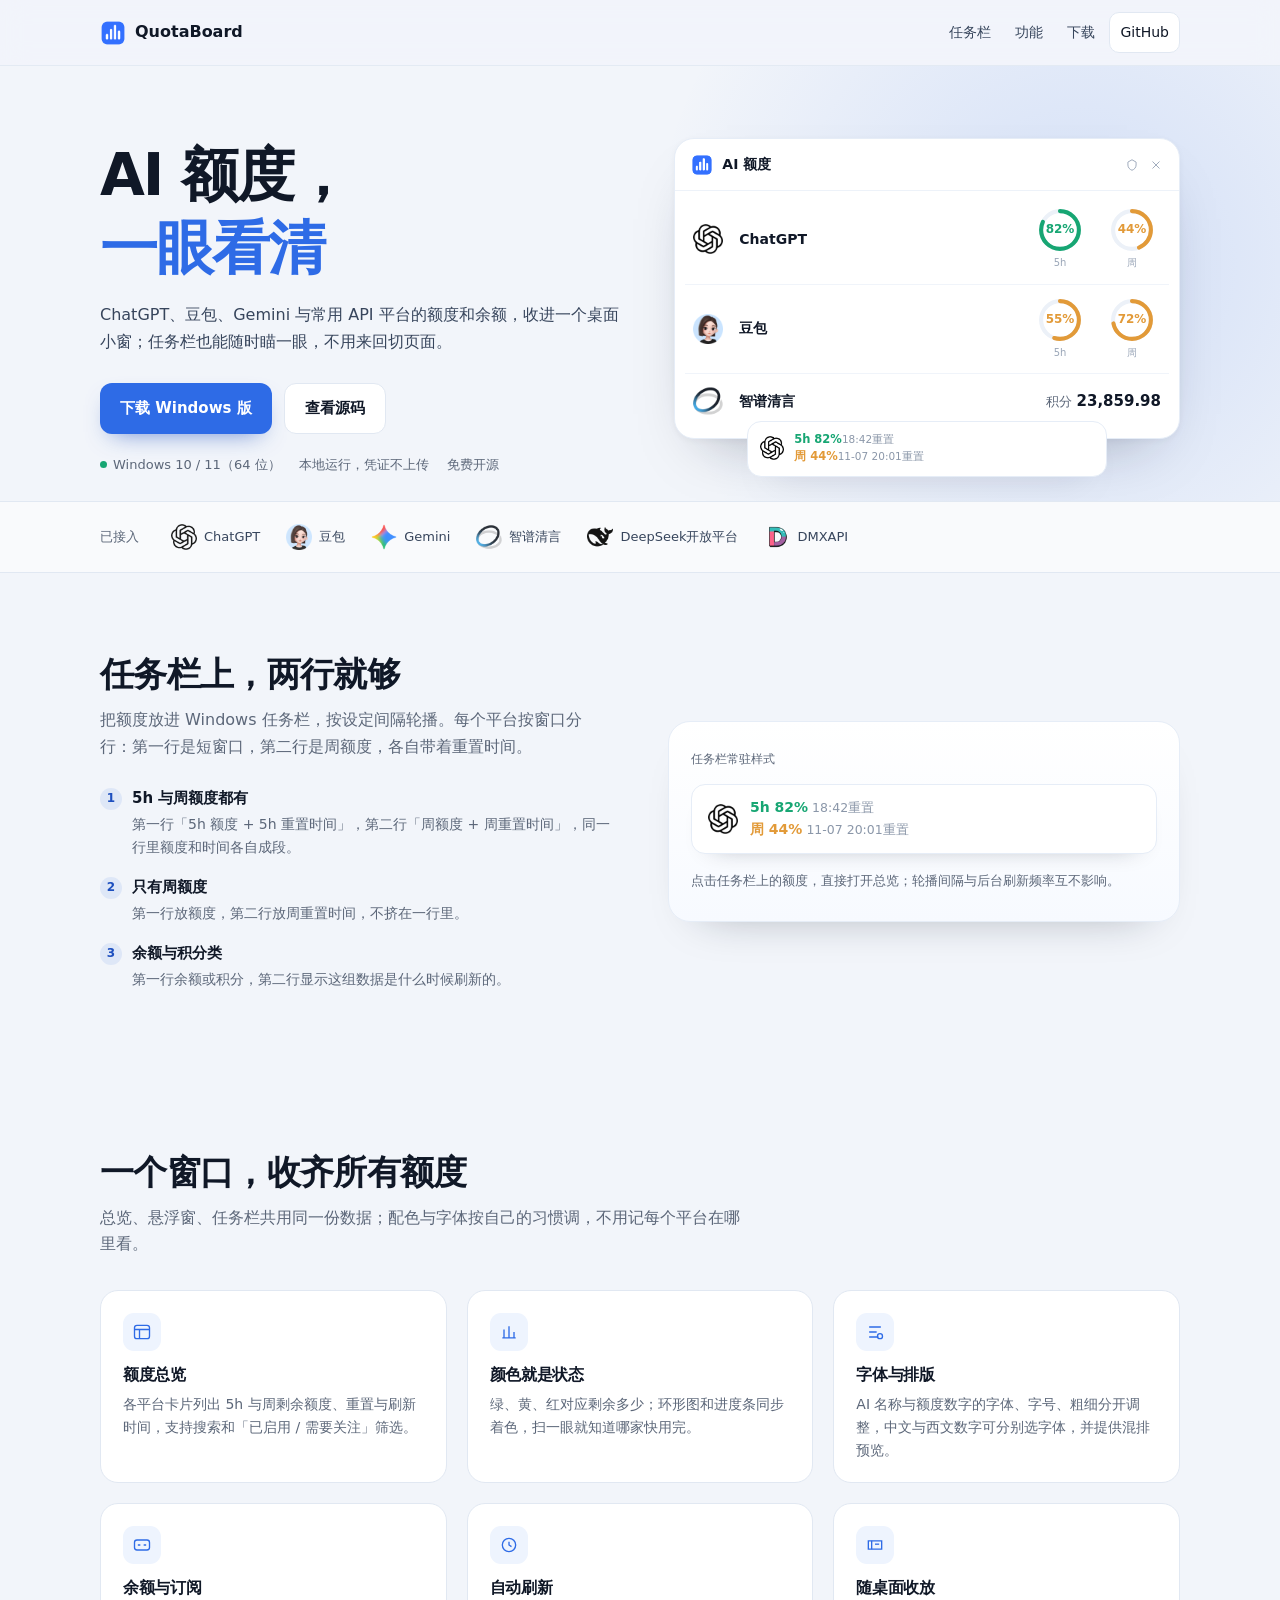
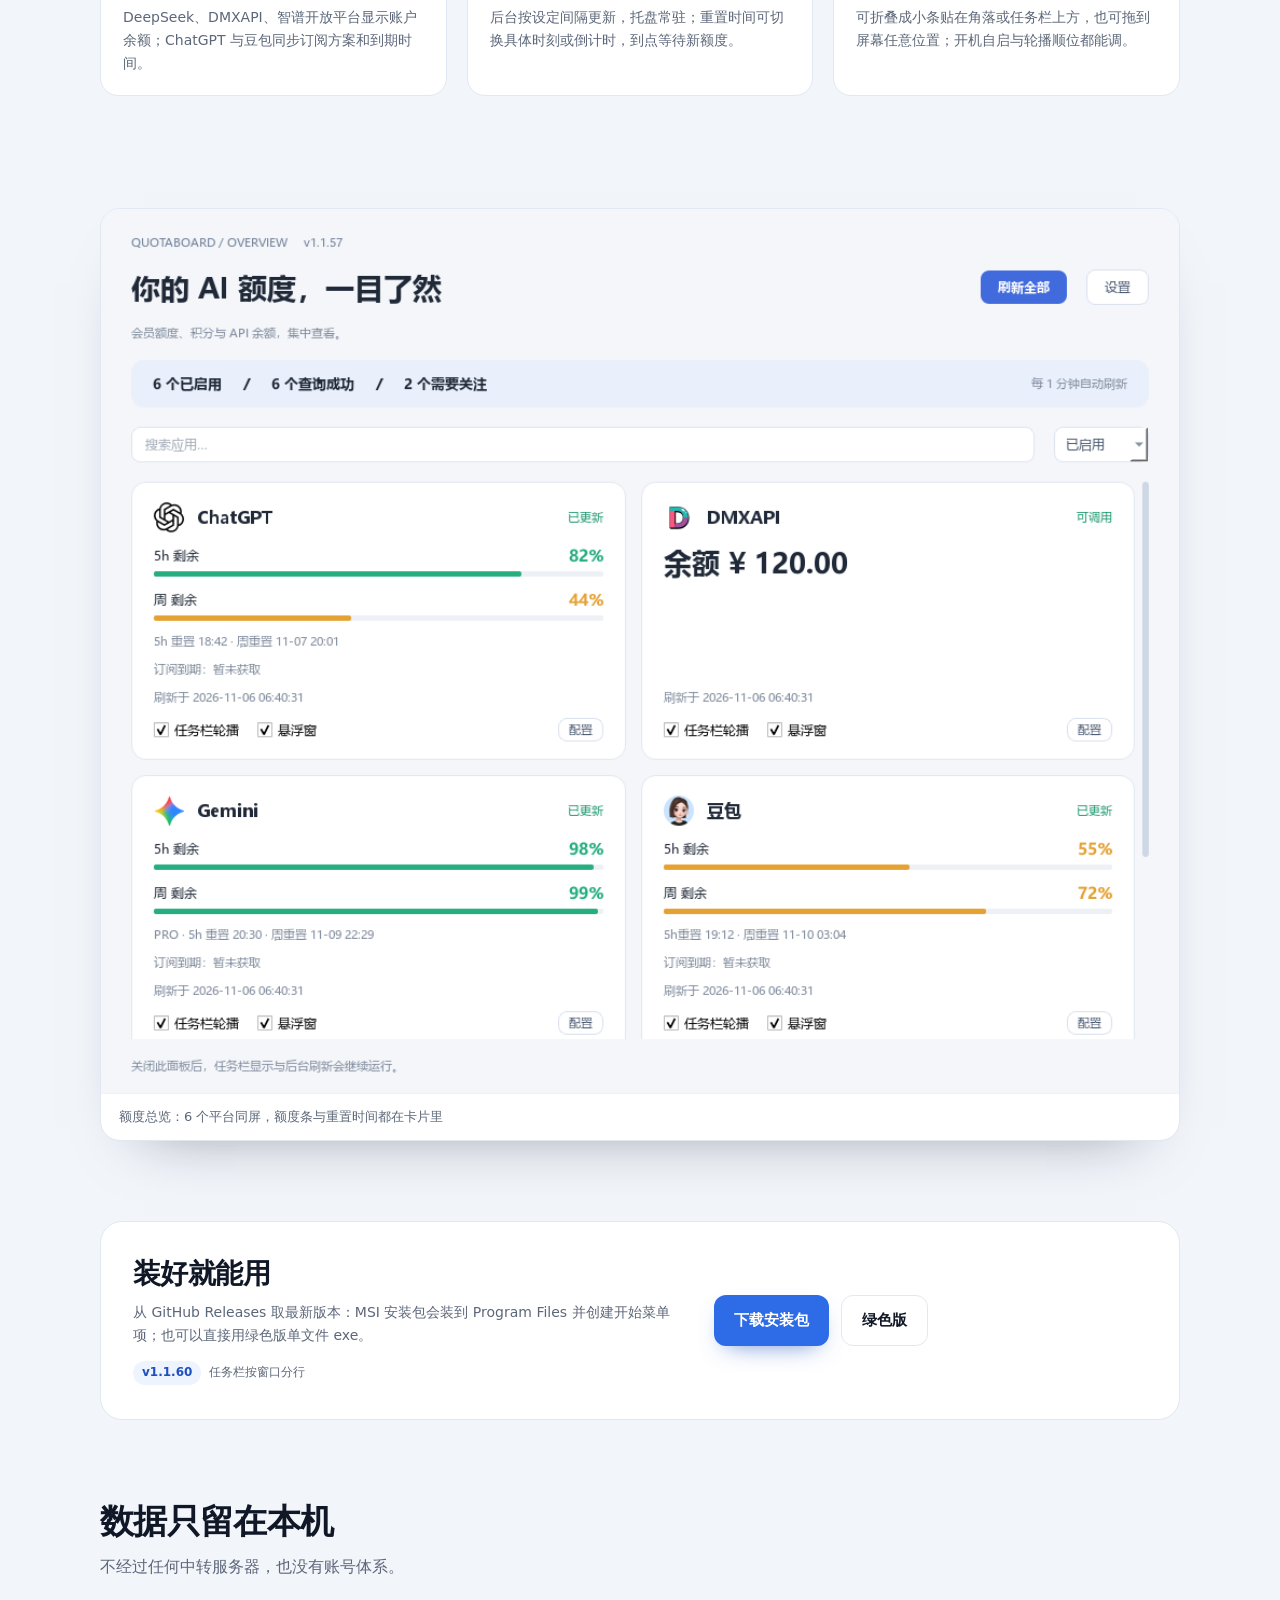
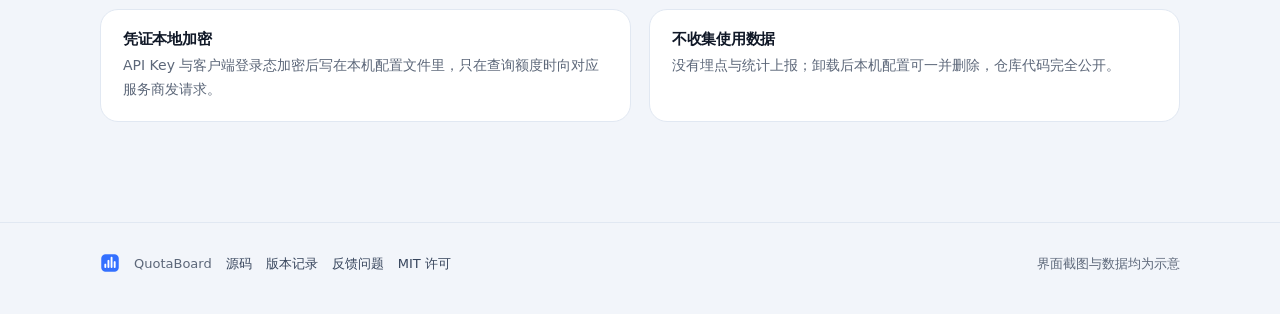
==== commit 20ed5d43: "Taskbar balance/credit carousel: label line plus value line (1.1.60)" ====
--- a/docs/index.html
+++ b/docs/index.html
@@ -479,7 +479,7 @@
         <div>
           <h2>装好就能用</h2>
           <p>从 GitHub Releases 取最新版本：MSI 安装包会装到 Program Files 并创建开始菜单项；也可以直接用绿色版单文件 exe。</p>
-          <div class="ver"><span class="tag">v1.1.59</span><span>任务栏按窗口分行</span></div>
+          <div class="ver"><span class="tag">v1.1.60</span><span>任务栏按窗口分行</span></div>
         </div>
         <div class="links">
           <a class="btn primary" href="https://github.com/Othrik/QuotaBoard/releases/latest">下载安装包</a>
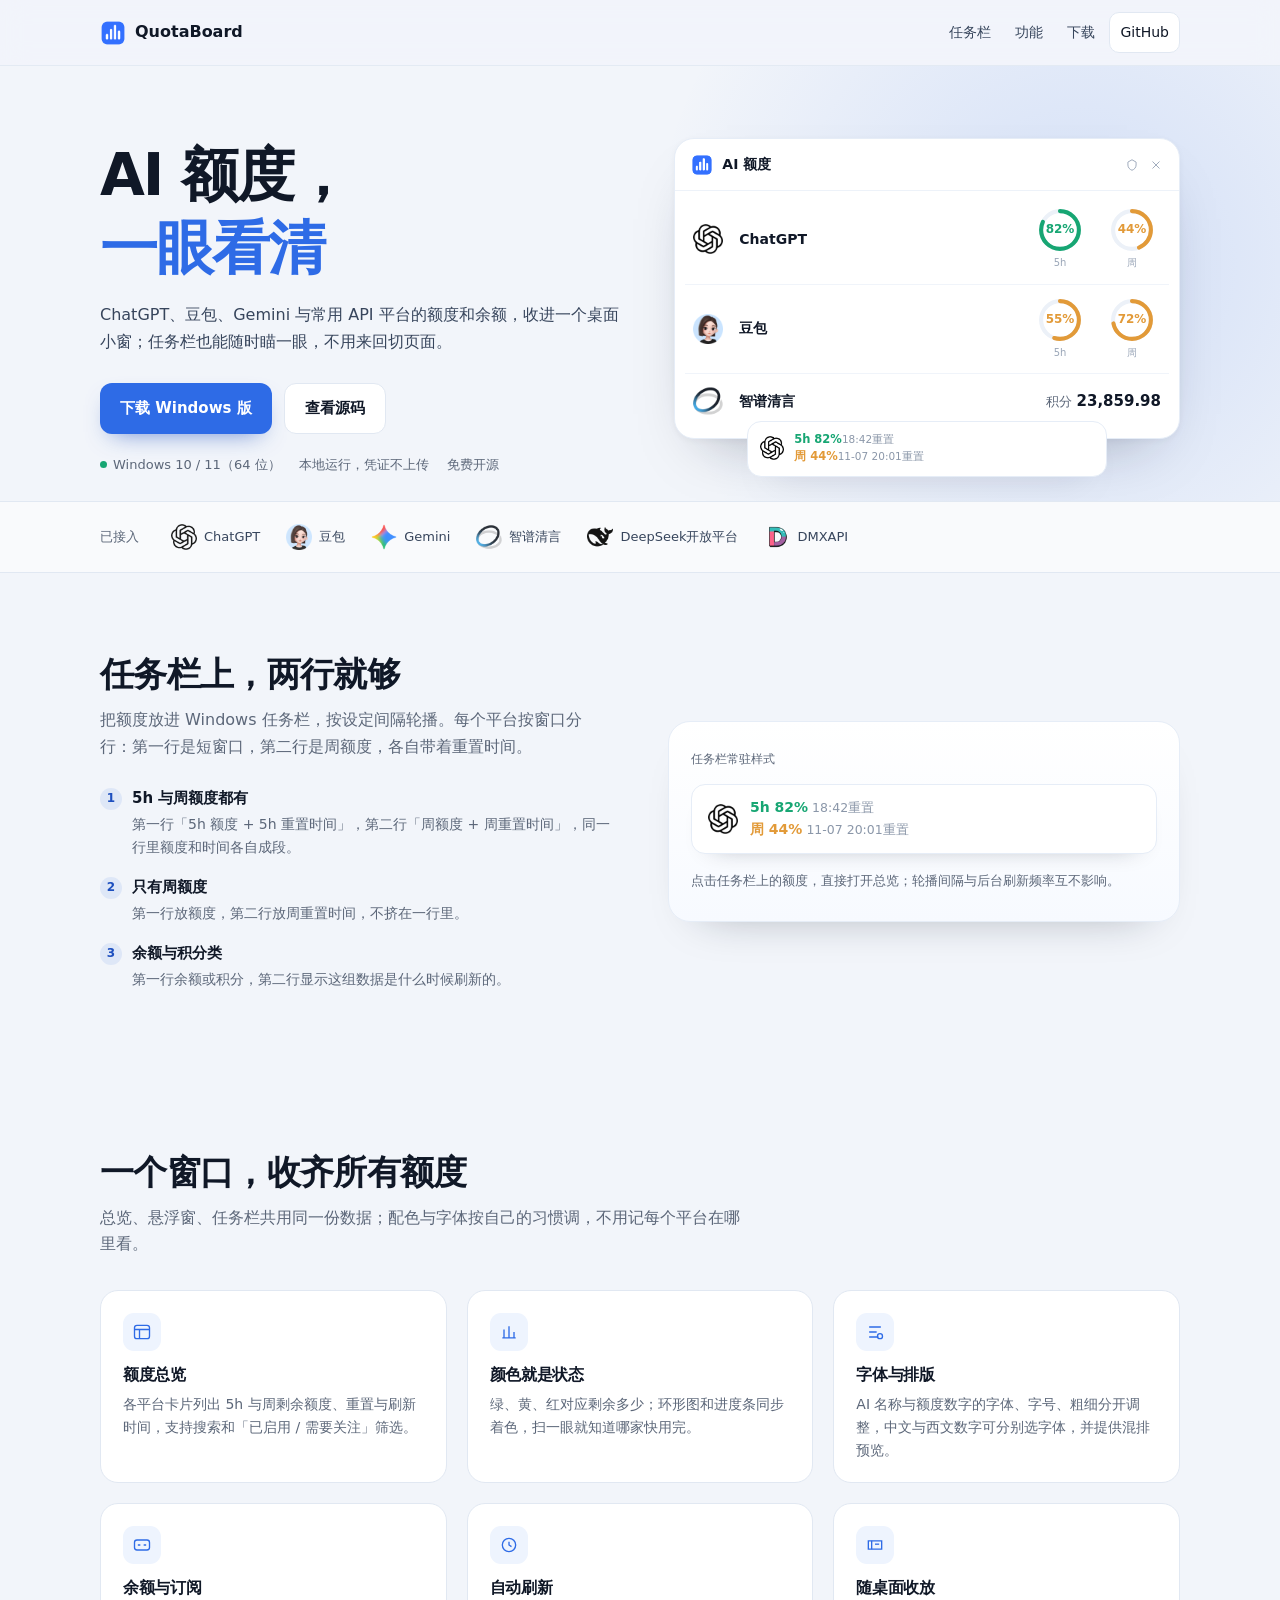
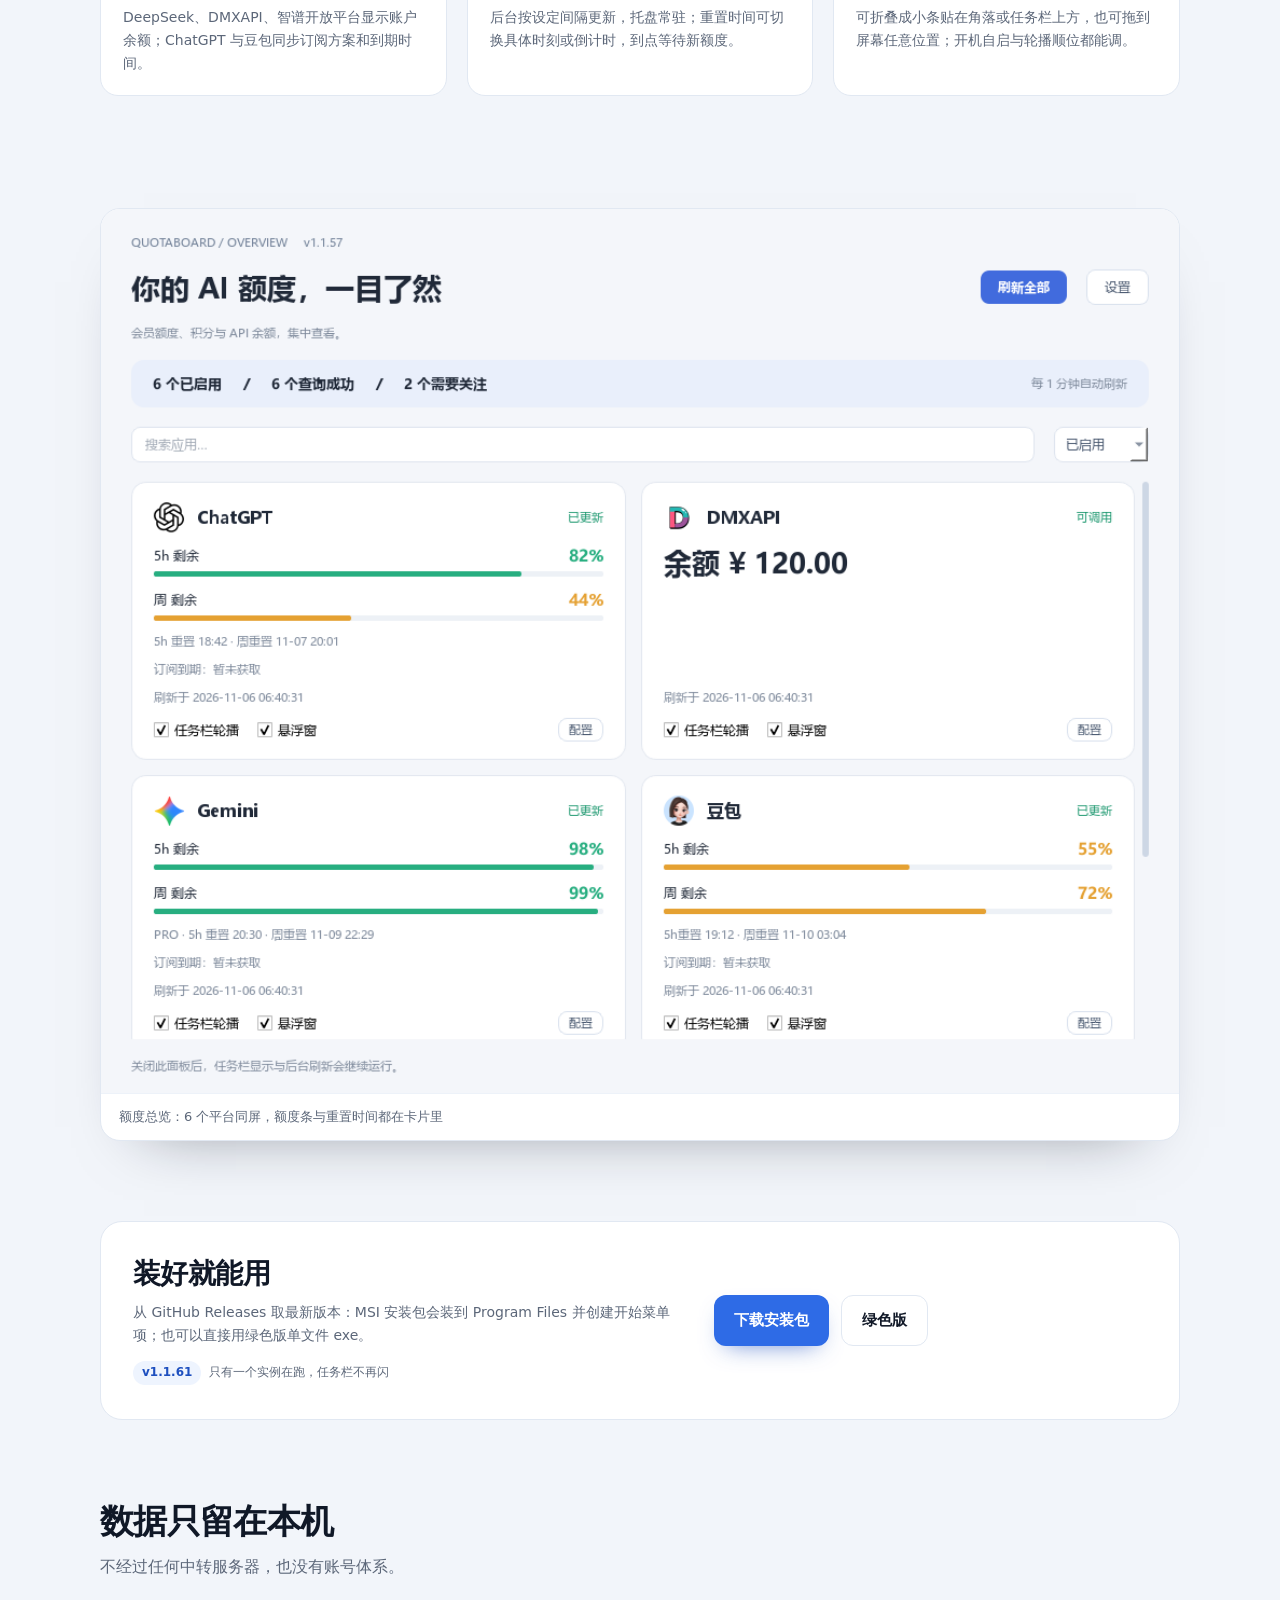
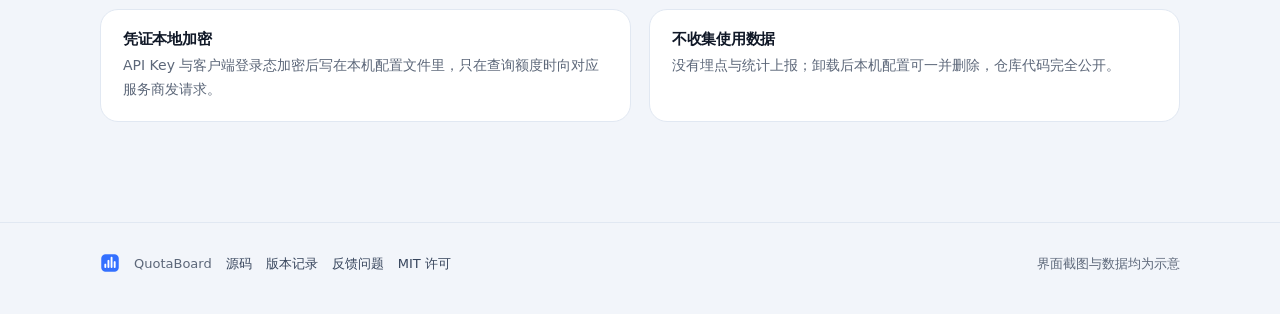
==== commit 123b9dc3: "1.1.61 单实例改用内核互斥量，避免两个实例同时刷任务栏状态" ====
--- a/docs/index.html
+++ b/docs/index.html
@@ -479,7 +479,7 @@
         <div>
           <h2>装好就能用</h2>
           <p>从 GitHub Releases 取最新版本：MSI 安装包会装到 Program Files 并创建开始菜单项；也可以直接用绿色版单文件 exe。</p>
-          <div class="ver"><span class="tag">v1.1.60</span><span>任务栏按窗口分行</span></div>
+          <div class="ver"><span class="tag">v1.1.61</span><span>只有一个实例在跑，任务栏不再闪</span></div>
         </div>
         <div class="links">
           <a class="btn primary" href="https://github.com/Othrik/QuotaBoard/releases/latest">下载安装包</a>
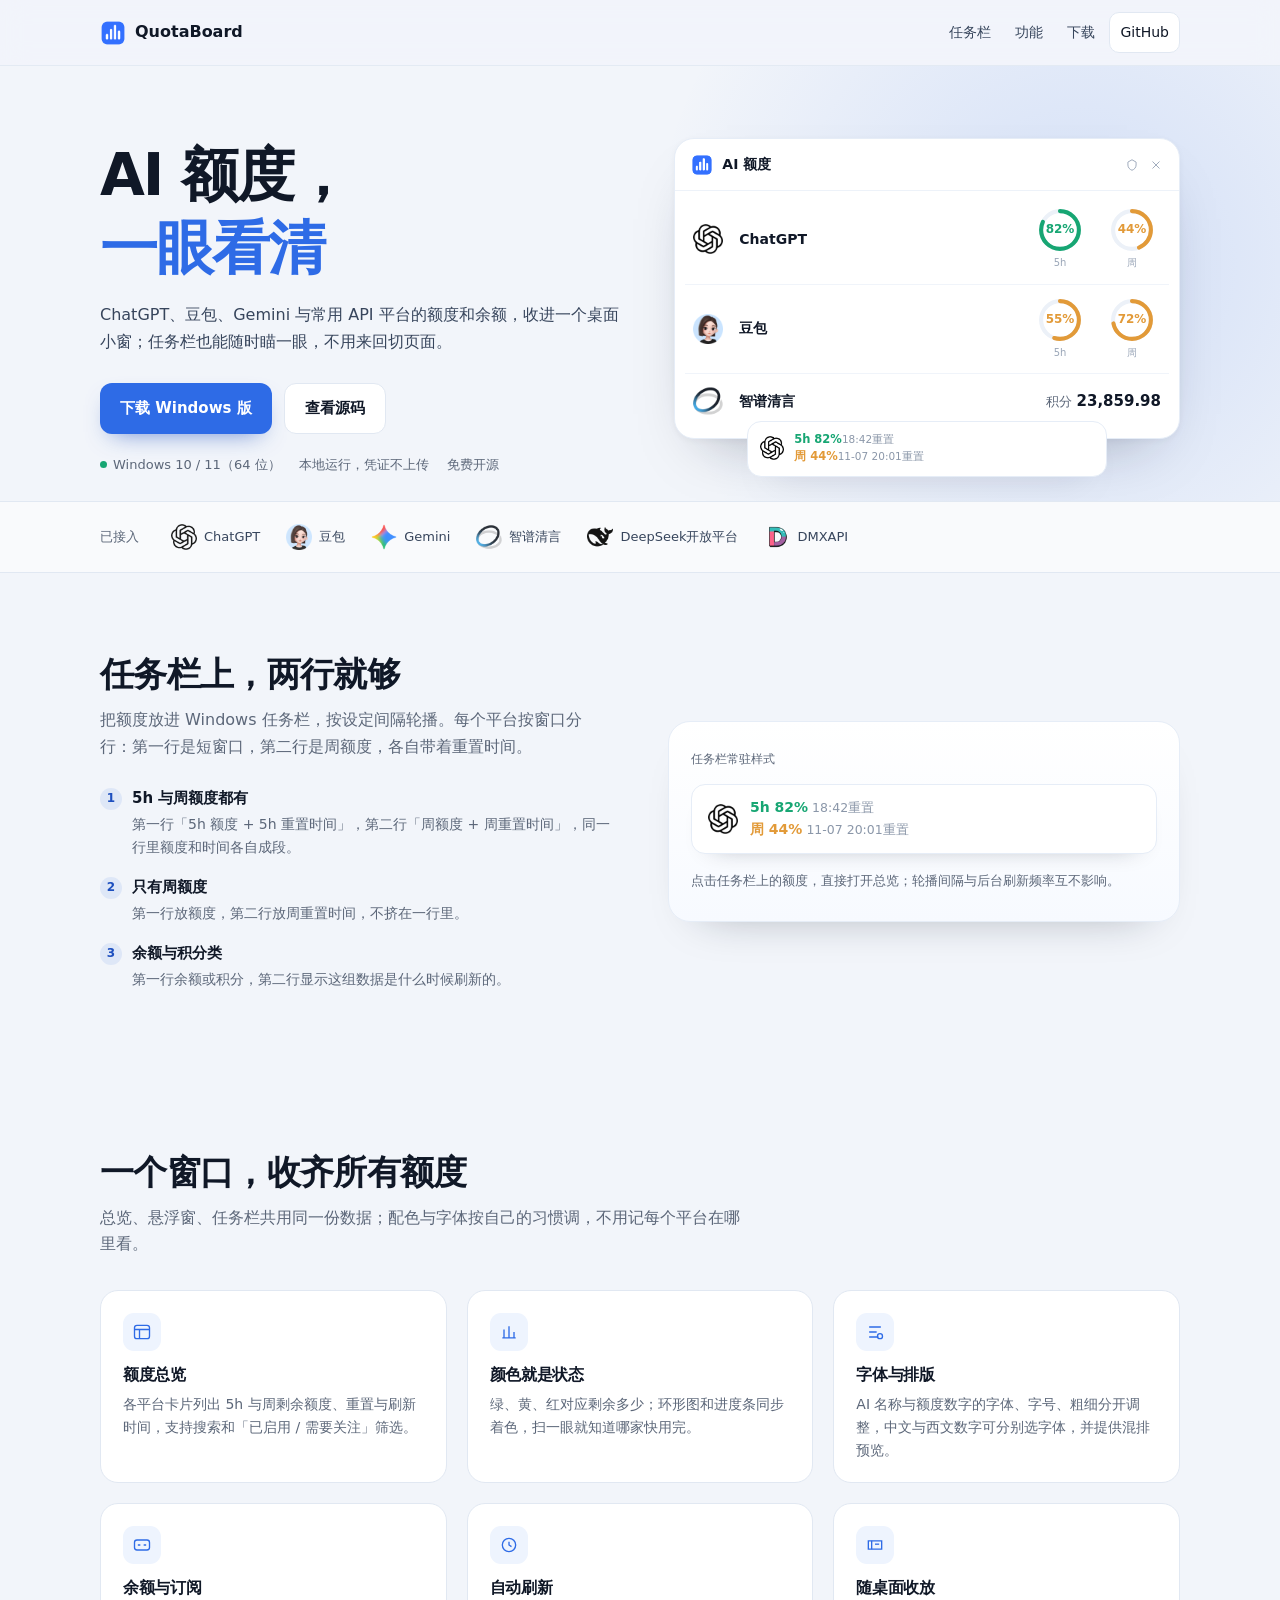
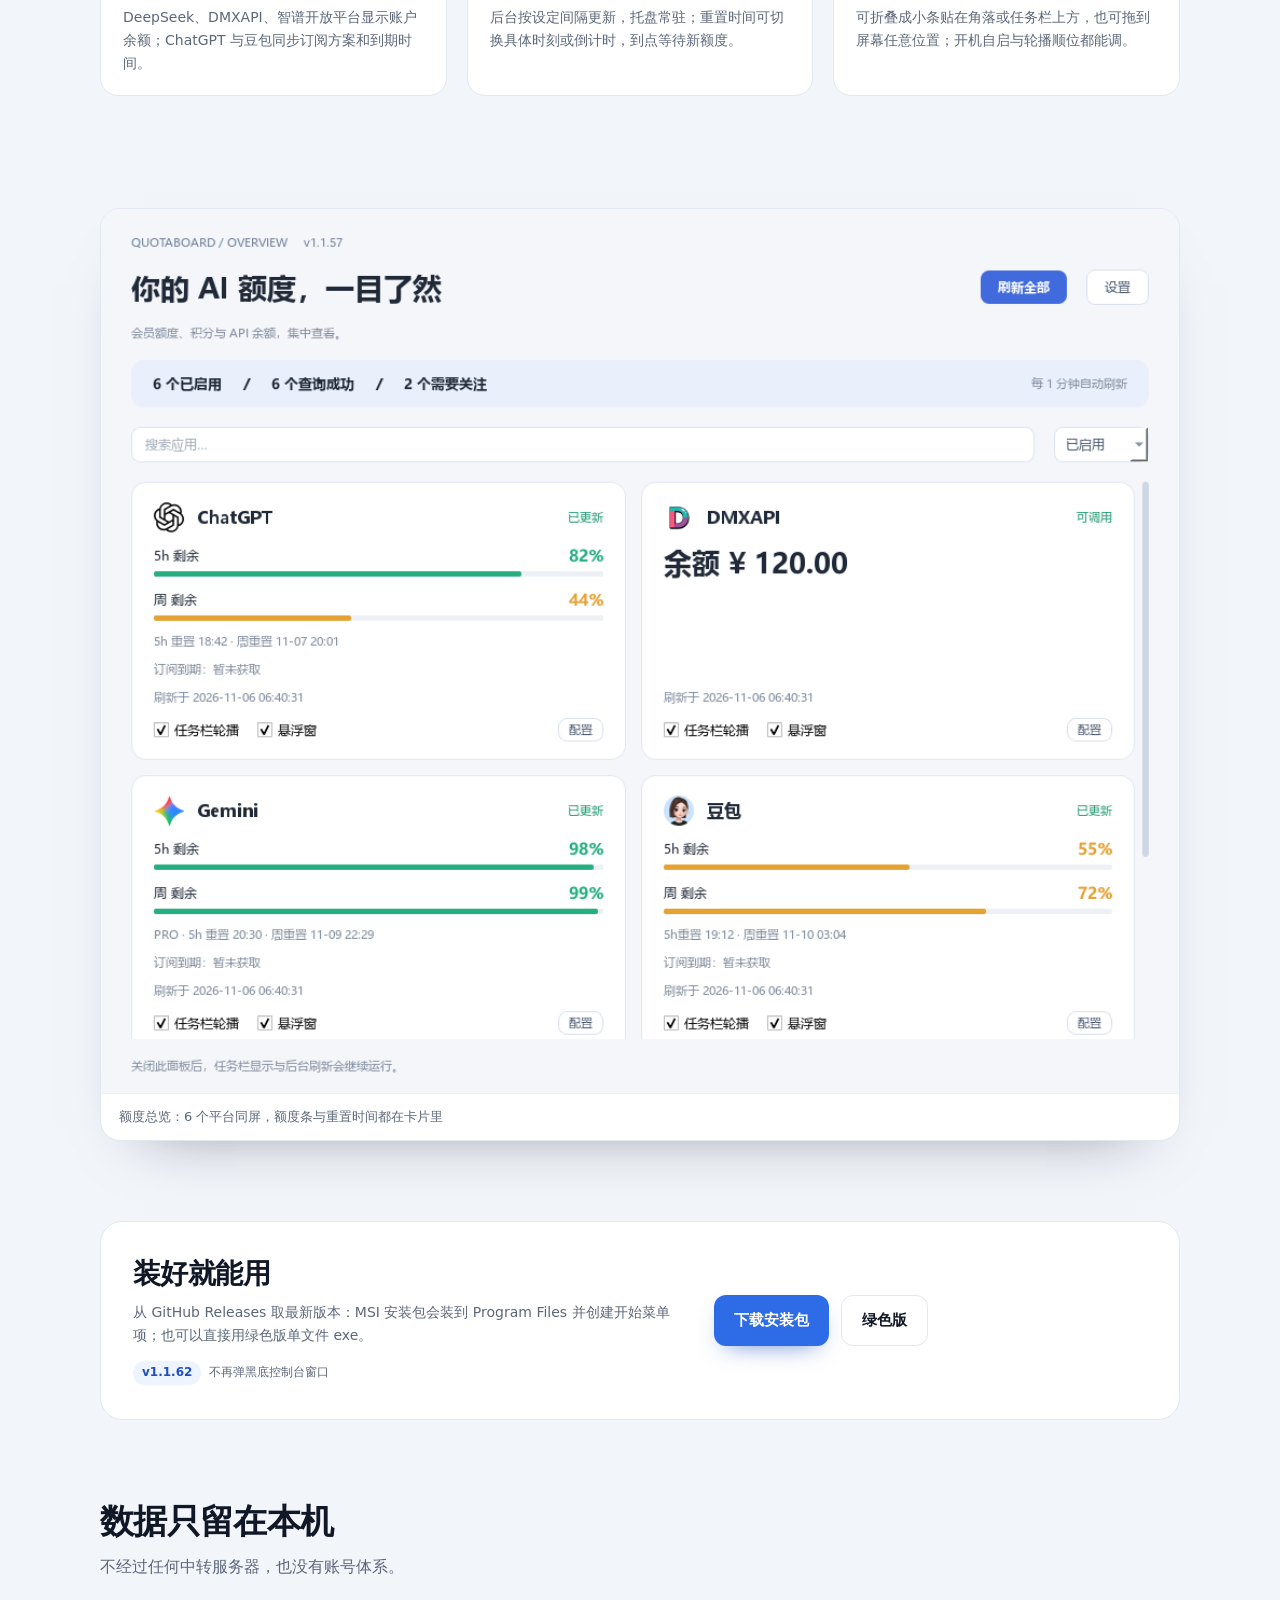
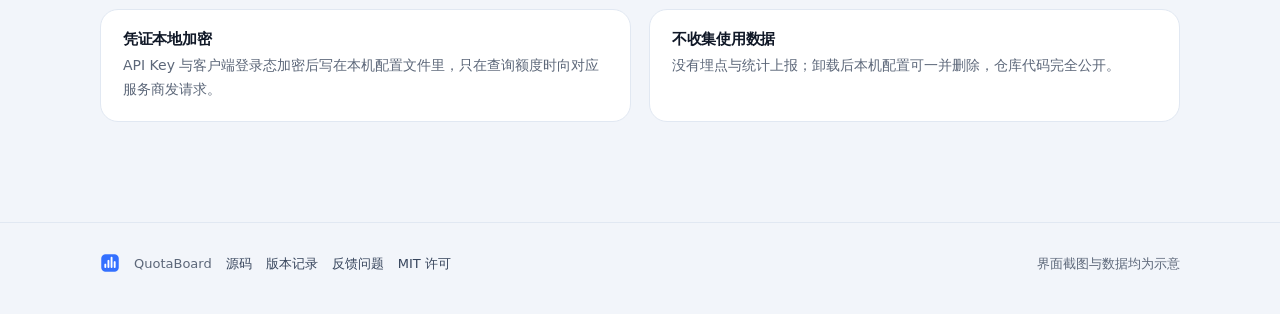
==== commit 88900625: "1.1.62 计划任务核对可执行文件，杜绝残留 python 任务弹管理员控制台" ====
--- a/docs/index.html
+++ b/docs/index.html
@@ -479,7 +479,7 @@
         <div>
           <h2>装好就能用</h2>
           <p>从 GitHub Releases 取最新版本：MSI 安装包会装到 Program Files 并创建开始菜单项；也可以直接用绿色版单文件 exe。</p>
-          <div class="ver"><span class="tag">v1.1.61</span><span>只有一个实例在跑，任务栏不再闪</span></div>
+          <div class="ver"><span class="tag">v1.1.62</span><span>不再弹黑底控制台窗口</span></div>
         </div>
         <div class="links">
           <a class="btn primary" href="https://github.com/Othrik/QuotaBoard/releases/latest">下载安装包</a>
